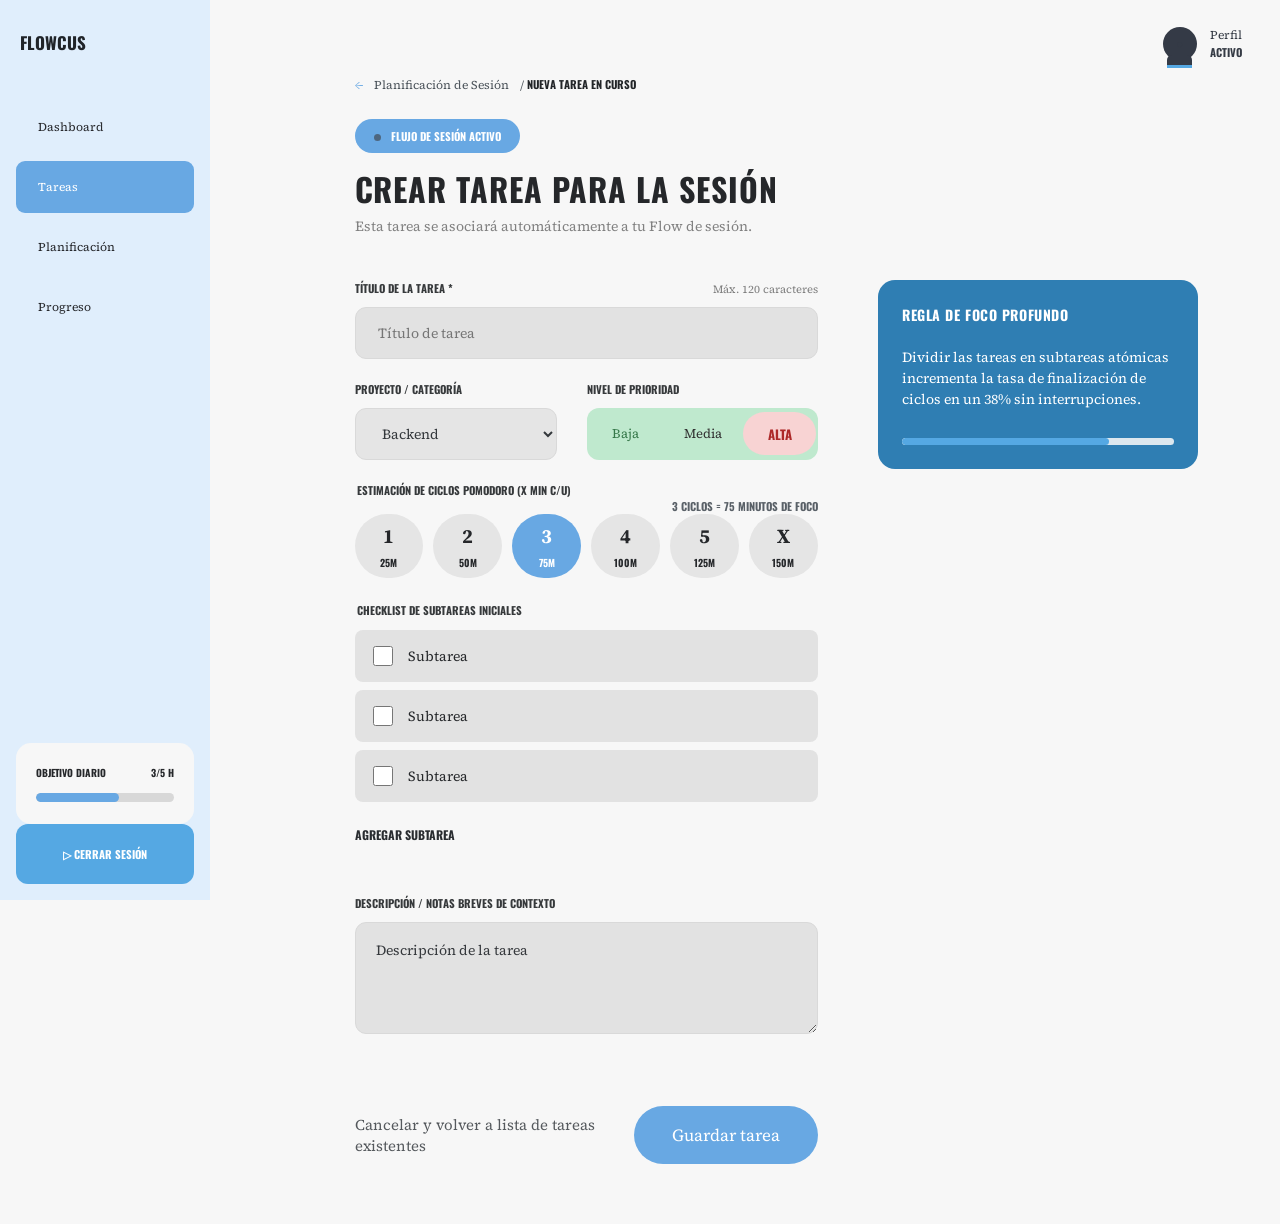
==== pages/crear-tarea.html @ 4513cf49 "Organiza el repositorio y agrega maquetación de Dashboard, Planificación y Detalle de sesión - Reest" ====
<!doctype html>
<html lang="es">
<head>
  <meta charset="utf-8">
  <meta name="viewport" content="width=device-width, initial-scale=1">
  <meta name="theme-color" content="#f6f6f6">
  <title>Crear tarea · Flowcus</title>
  <link rel="stylesheet" href="../assets/css/styles.css">
  <script src="../assets/js/script.js" defer></script>
</head>
<body class="app-page create-page">
  <section class="workspace">
    <aside class="sidebar">
      <a class="brand" href="tareas.html">FLOWCUS</a>
      <nav class="side-nav" aria-label="Navegación principal">
        <a href="dashboard.html">Dashboard</a>
        <a class="selected" href="tareas.html">Tareas</a>
        <a href="planificacion.html">Planificación</a>
        <a href="#">Progreso</a>
      </nav>
      <div class="daily-goal"><div><strong>OBJETIVO DIARIO</strong><strong>3/5 H</strong></div><span><i></i></span></div>
      <button class="logout-button" type="button" id="logout">▷ CERRAR SESIÓN</button>
    </aside>
    <main class="app-main">
      <section class="create-view">
        <div class="profile-status" aria-label="Perfil activo"><span class="profile-avatar" aria-hidden="true">●</span><span>Perfil<br><strong>ACTIVO</strong></span></div>
        <a class="back-link" href="tareas.html">← <span>Planificación de Sesión</span> / <b>NUEVA TAREA EN CURSO</b></a>
        <span class="session-badge"><i></i> FLUJO DE SESIÓN ACTIVO</span>
        <h1>CREAR TAREA PARA LA SESIÓN</h1>
        <p class="view-subtitle">Esta tarea se asociará automáticamente a tu Flow de sesión.</p>
        <div class="create-layout">
          <form id="task-form" class="task-form">
            <div class="task-title-row"><label class="form-label" for="task-title">TÍTULO DE LA TAREA *</label><span class="char-count" id="char-count">Máx. 120 caracteres</span></div>
            <input class="task-input" id="task-title" maxlength="120" placeholder="Título de tarea" required>
            <div class="category-priority">
              <div><label class="form-label" for="category">PROYECTO / CATEGORÍA</label><select class="task-input" id="category"><option>Backend</option><option>Frontend</option><option>Estudio</option><option>Personal</option></select></div>
              <div class="priority-field"><p class="form-label">NIVEL DE PRIORIDAD</p><div class="priority" role="radiogroup" aria-label="Nivel de prioridad">
                  <label class="priority-choice low"><input type="radio" name="priority" value="Baja"><span>Baja</span></label>
                  <label class="priority-choice medium"><input type="radio" name="priority" value="Media"><span>Media</span></label>
                  <label class="priority-choice high"><input type="radio" name="priority" value="Alta" checked><span>ALTA</span></label>
              </div></div>
            </div>
            <fieldset class="cycles"><legend class="form-label">ESTIMACIÓN DE CICLOS POMODORO (X MIN C/U)</legend><span class="cycle-summary" id="cycle-summary">3 CICLOS = 75 MINUTOS DE FOCO</span>
              <div class="cycle-options">
                <label class="cycle-choice"><input type="radio" name="cycles" value="1"><span>1<small>25M</small></span></label>
                <label class="cycle-choice"><input type="radio" name="cycles" value="2"><span>2<small>50M</small></span></label>
                <label class="cycle-choice"><input type="radio" name="cycles" value="3" checked><span>3<small>75M</small></span></label>
                <label class="cycle-choice"><input type="radio" name="cycles" value="4"><span>4<small>100M</small></span></label>
                <label class="cycle-choice"><input type="radio" name="cycles" value="5"><span>5<small>125M</small></span></label>
                <label class="cycle-choice"><input type="radio" name="cycles" value="6"><span>X<small>150M</small></span></label>
              </div>
            </fieldset>
            <fieldset class="subtasks"><legend class="form-label">CHECKLIST DE SUBTAREAS INICIALES</legend>
              <label><input type="checkbox"><span contenteditable="true">Subtarea</span></label>
              <label><input type="checkbox"><span contenteditable="true">Subtarea</span></label>
              <label><input type="checkbox"><span contenteditable="true">Subtarea</span></label>
            </fieldset>
            <button class="add-subtask" type="button" id="add-subtask">AGREGAR SUBTAREA</button>
            <div class="description-field">
              <label class="form-label" for="task-description">DESCRIPCIÓN / NOTAS BREVES DE CONTEXTO</label>
              <textarea class="task-input task-description" id="task-description" placeholder="Descripción de la tarea"></textarea>
            </div>
            <div class="form-actions">
              <a class="cancel-task" href="tareas.html">Cancelar y volver a lista de tareas existentes</a>
              <button class="save-task" type="submit">Guardar tarea</button>
            </div>
          </form>
          <aside class="focus-rule">
            <h2>REGLA DE FOCO PROFUNDO</h2>
            <p>Dividir las tareas en subtareas atómicas incrementa la tasa de finalización de ciclos en un <strong>38%</strong> sin interrupciones.</p>
            <div class="focus-progress"><span></span></div>
          </aside>
        </div>
      </section>
    </main>
  </section>
</body>
</html>
---- assets/css/styles.css ----
@import url('https://fonts.googleapis.com/css2?family=Oswald:wght@400;500;600;700&family=Source+Serif+4:wght@400;600;700&display=swap');

:root {
  color-scheme: light;
  --ink: #25272a;
  --muted: #909294;
  --line: #dedfe0;
  --blue: #55a8e3;
  --paper: #f6f6f6;
}

* { box-sizing: border-box; }

body {
  margin: 0;
  min-height: 100vh;
  background: var(--paper);
  color: var(--ink);
  font-family: 'Source Serif 4', Georgia, serif;
  font-weight: 400;
}

.signup {
  width: min(76.4%, 1504px);
  margin: 0 auto;
  padding-top: clamp(100px, 10.2vw, 198px);
  padding-bottom: 72px;
}

.intro h1 {
  margin: 0 0 8px;
  font-family: 'Oswald', 'Arial Narrow', sans-serif;
  font-size: 38px;
  line-height: 1.1;
  font-weight: 700;
  letter-spacing: .02em;
}

.intro p {
  margin: 0;
  color: #929395;
  font-size: 18px;
  line-height: 1.5;
}

.signup-form { margin-top: 66px; }

.field {
  display: flex;
  align-items: center;
  width: 100%;
  height: 70px;
  margin-bottom: 55px;
  padding: 0 18px;
  border: 1.5px solid var(--line);
  border-radius: 13px;
  color: var(--muted);
  transition: border-color .18s, box-shadow .18s;
}

.field:focus-within {
  border-color: var(--blue);
  box-shadow: 0 0 0 3px rgb(85 168 227 / 13%);
}

.field-icon {
  width: 22px;
  height: 22px;
  flex: 0 0 22px;
  margin-right: 22px;
  fill: none;
  stroke: currentColor;
  stroke-width: 2;
  stroke-linecap: round;
  stroke-linejoin: round;
}

.lock-icon { fill: currentColor; stroke: currentColor; }
.lock-icon path { fill: none; }

.field input {
  min-width: 0;
  width: 100%;
  height: 100%;
  padding: 0;
  border: 0;
  outline: 0;
  background: transparent;
  color: var(--ink);
  font: 400 19px 'Source Serif 4', Georgia, serif;
}

.field input::placeholder { color: var(--ink); opacity: 1; }
.password-group .field { margin-bottom: 9px; }

.toggle-password {
  display: grid;
  place-items: center;
  flex: 0 0 28px;
  width: 28px;
  height: 36px;
  margin-left: 12px;
  padding: 0;
  border: 0;
  background: transparent;
  color: var(--muted);
  cursor: pointer;
}

.toggle-password svg { width: 24px; height: 24px; fill: none; stroke: currentColor; stroke-width: 2; }
.hint { margin: 0; color: #929395; font-size: 14px; line-height: 1.45; }

.terms {
  display: flex;
  align-items: flex-start;
  gap: 3px;
  margin-top: 30px;
  color: #929395;
  font-size: 14px;
  line-height: 1.5;
  cursor: pointer;
}

.terms input {
  width: 22px;
  height: 22px;
  flex: 0 0 22px;
  margin: 0;
  accent-color: #25272a;
  cursor: pointer;
}

.terms a, .login-prompt a { color: #303438; text-underline-offset: 2px; }
.terms .muted-link { color: #929395; }

.form-message {
  min-height: 18px;
  margin: 10px 0 0;
  color: #a43d39;
  font: 12px 'Source Serif 4', Georgia, serif;
}

.submit-button {
  display: flex;
  align-items: center;
  justify-content: center;
  gap: 12px;
  width: 100%;
  height: 80px;
  margin-top: 150px;
  border: 0;
  border-radius: 44px;
  background: var(--blue);
  color: #f8f8f8;
  font: 700 17px 'Oswald', 'Arial Narrow', sans-serif;
  letter-spacing: .04em;
  cursor: pointer;
  transition: background .18s, transform .18s;
}

.submit-button:hover { background: #3997d8; }
.submit-button:active { transform: scale(.995); }
.submit-button:focus-visible, .toggle-password:focus-visible, a:focus-visible { outline: 3px solid #2b7fb9; outline-offset: 3px; }

.login-prompt {
  margin: 30px 0 0;
  color: #929395;
  text-align: center;
  font-size: 14px;
}

.login-prompt a {
  margin-left: 4px;
  font-family: 'Oswald', 'Arial Narrow', sans-serif;
  font-size: 16px;
  font-weight: 700;
}

@media (max-width: 700px) {
  .signup { width: auto; margin: 0 24px; padding-top: 72px; }
  .intro h1 { font-size: 32px; }
  .intro p { font-size: 14px; }
  .signup-form { margin-top: 42px; }
  .field { height: 60px; margin-bottom: 25px; padding: 0 14px; border-radius: 11px; }
  .field-icon { margin-right: 14px; }
  .field input { font-size: 14px; }
  .hint, .terms, .login-prompt { font-size: 11px; }
  .terms { margin-top: 22px; }
  .terms input { width: 19px; height: 19px; flex-basis: 19px; }
  .submit-button { height: 62px; margin-top: 78px; }
  .login-prompt a { font-size: 14px; }
}

/* Registro: medidas y tipografías tomadas del CSS de Figma. */
.signup {
  position: relative;
  width: min(calc(100% - 48px), 1026px);
  margin: 99px auto 0;
  padding: 24px 24px 32px;
}
.intro h1 {
  margin: 0;
  font: 700 22px/32px 'Oswald', 'Arial Narrow', sans-serif;
  letter-spacing: .04em;
  text-transform: uppercase;
}
.intro p { color: #818181; font-size: 12px; line-height: 20px; }
.signup-form { display: flex; flex-direction: column; gap: 16px; margin-top: 24px; }
.field {
  display: flex;
  flex-direction: column;
  align-items: stretch;
  height: 65px;
  gap: 4px;
  margin: 0;
  padding: 0;
  border: 0;
  color: #818181;
}
.field-label { height: 16px; color: var(--paper); font: 700 10px/16px 'Oswald', sans-serif; letter-spacing: .05em; }
.field-control {
  position: relative;
  display: flex;
  align-items: center;
  width: 100%;
  height: 45px;
  padding: 0 16px 0 40px;
  border: 1px solid #dbdbdb;
  border-radius: 8px;
  background: var(--paper);
}
.field-control:focus-within { border-color: var(--blue); box-shadow: 0 0 0 3px rgb(85 168 227 / 13%); }
.field-icon { width: 14px; height: 14px; flex-basis: 14px; margin: 0 14px 0 -28px; }
.field-control input { min-width: 0; width: 100%; height: 100%; padding: 0; border: 0; outline: 0; background: transparent; color: #1c1c1c; font: 400 12px 'Source Serif 4', Georgia, serif; }
.field-control input::placeholder { color: #1c1c1c; opacity: 1; }
.password-group { height: 90px; }
.password-group .field { height: 69px; }
.password-group .field-control { height: 49px; padding-right: 38px; }
.toggle-password { position: absolute; right: 4px; top: 50%; width: 28px; height: 32px; margin: 0; transform: translateY(-50%); }
.toggle-password svg { width: 16px; height: 13px; }
.hint { margin: 4px 0 0; color: #818181; font-size: 9px; line-height: 16px; }
.terms { align-items: flex-start; gap: 2px; height: 37px; margin: 0; padding-top: 4px; color: #818181; font-size: 10px; line-height: 16px; }
.terms input { width: 16px; height: 16px; flex-basis: 16px; border-radius: 2px; }
.form-message { min-height: 0; margin: 0; font-size: 10px; }
.form-message:empty { display: none; }
.submit-button { height: 52px; margin-top: 16px; border-radius: 26px; font: 700 12px 'Oswald', sans-serif; letter-spacing: .05em; }
.login-prompt { margin: 4px 0 0; font-size: 10px; }
.login-prompt a { font: 700 10px 'Oswald', sans-serif; }
.workspace, .app-main { font-family: 'Source Serif 4', Georgia, serif; }
.brand, .tasks-view h1, .create-view h1, .daily-goal div, .filters button.active, .board-labels, .empty-task strong, .tip, .session-badge, .back-link b, .form-label, .cycle-choice small, .save-task { font-family: 'Oswald', 'Arial Narrow', sans-serif; }

@media (max-width: 700px) {
  .signup { width: auto; margin: 50px 24px 0; padding: 12px 0 32px; }
  .intro h1 { font-size: 22px; }
  .intro p { font-size: 12px; }
  .signup-form { margin-top: 24px; }
  .field { height: 65px; margin: 0; padding: 0; border: 0; border-radius: 0; }
  .password-group .field { height: 69px; }
  .field-control { height: 45px; }
  .password-group .field-control { height: 49px; }
  .terms { margin: 0; }
  .submit-button { height: 52px; margin-top: 16px; }
}

/* Flowcus workspace screens from the Figma prototype */
[hidden] { display: none !important; }
.workspace { min-height: 100vh; background: #f7f7f7; font-family: 'Source Serif 4', Georgia, serif; }
.sidebar { position: fixed; inset: 0 auto 0 0; display: flex; flex-direction: column; width: 235px; padding: 30px 12px 16px; background: #e0eefc; }
.brand { margin: 0 0 28px; padding: 0 2px; color: #202429; text-decoration: none; font: 700 20px 'Oswald', sans-serif; }
.side-nav { display: grid; gap: 8px; }
.side-nav a { padding: 14px 16px; border-radius: 9px; color: #27292d; text-decoration: none; font-size: 15px; }
.side-nav a.selected { background: #68a8e3; color: white; }
.daily-goal { margin-top: auto; padding: 17px 15px; border-radius: 12px; background: #f7f7f7; }
.daily-goal div { display: flex; justify-content: space-between; gap: 10px; margin-bottom: 13px; font: 700 11px 'Oswald', sans-serif; }
.daily-goal > span { display: block; height: 7px; overflow: hidden; border-radius: 9px; background: #d8d8d8; }
.daily-goal i { display: block; width: 60%; height: 100%; border-radius: inherit; background: #68a8e3; }
.app-main { min-height: 100vh; margin-left: 235px; padding: 86px 5.2vw 60px; }
.tasks-view, .create-view { width: min(100%, 950px); margin: 0 auto; }
.tasks-view h1, .create-view h1 { margin: 0; font: 700 38px/1.1 'Oswald', sans-serif; letter-spacing: .03em; }
.filters { display: flex; align-items: center; gap: 28px; margin: 46px 0 38px; }
.filters button { padding: 10px 0; border: 0; background: none; color: #56595d; font: 400 15px 'Source Serif 4', Georgia, serif; cursor: pointer; }
.filters button.active { padding: 11px 21px; border-radius: 28px; background: #68a8e3; color: white; font: 700 13px 'Oswald', sans-serif; }
.filters small { margin-left: 6px; font: inherit; }
.board-labels { display: flex; justify-content: space-between; gap: 20px; margin: 0 0 21px; padding: 0 5px; color: #484b4e; font: 700 12px 'Oswald', sans-serif; }
.empty-task { display: flex; flex-direction: column; gap: 10px; width: 100%; min-height: 116px; padding: 24px 20px; border: 0; border-left: 5px solid #68a8e3; background: #fff; color: #323538; text-align: left; cursor: pointer; }
.empty-task strong { font: 700 17px 'Oswald', sans-serif; }
.empty-task span { max-width: 580px; font-size: 15px; line-height: 1.5; }
.tip { margin: 38px 20px; color: #47494c; text-align: center; font: 700 12px/1.4 'Oswald', sans-serif; }
.back-link { display: inline-block; margin-bottom: 24px; color: #4d555c; text-decoration: none; font-size: 13px; }
.back-link:first-letter { color: #68a8e3; }
.back-link span { margin: 0 8px; }
.back-link b { color: #222528; font: 700 12px 'Oswald', sans-serif; }
.session-badge { display: table; margin-bottom: 17px; padding: 8px 17px; border-radius: 22px; background: #68a8e3; color: white; font: 700 12px 'Oswald', sans-serif; }
.session-badge i { display: inline-block; width: 7px; height: 7px; margin-right: 7px; border-radius: 50%; background: #4d667f; }
.create-view h1 { font-size: 36px; }
.view-subtitle { margin: 7px 0 34px; color: #55595d; font-size: 15px; }
.task-form { max-width: 700px; }
.form-label { display: block; margin: 0 0 11px; color: #36393b; font: 700 13px 'Oswald', sans-serif; }
.task-input { display: block; width: 100%; height: 48px; margin: 0 0 26px; padding: 0 16px; border: 1px solid #dedfe0; border-radius: 9px; background: #e5e5e5; color: #34383c; font: 400 15px 'Source Serif 4', Georgia, serif; }
select.task-input { background-color: #e5e5e5; }
.cycles, .subtasks { margin: 0 0 25px; padding: 0; border: 0; }
.cycles legend, .subtasks legend { margin-bottom: 13px; }
.cycles { display: flex; flex-wrap: wrap; gap: 12px; }
.cycles legend { width: 100%; }
.cycle-choice { position: relative; cursor: pointer; }
.cycle-choice input { position: absolute; opacity: 0; }
.cycle-choice span { display: flex; flex-direction: column; align-items: center; justify-content: center; width: 84px; height: 68px; border-radius: 40px; background: #e5e5e5; font-size: 18px; }
.cycle-choice small { margin-top: 3px; font: 700 10px 'Oswald', sans-serif; }
.cycle-choice input:checked + span { background: #68a8e3; color: #fff; }
.cycle-choice input:focus-visible + span { outline: 3px solid #277bb8; outline-offset: 2px; }
.subtasks > label { display: flex; align-items: center; gap: 12px; min-height: 50px; margin-bottom: 8px; padding: 0 13px; background: #e5e5e5; }
.subtasks input { width: 19px; height: 19px; accent-color: #68a8e3; }
.subtasks span { min-width: 150px; padding: 8px 0; outline: 0; font-size: 14px; }
.save-task { display: block; width: 100%; height: 58px; margin-top: 28px; border: 0; border-radius: 32px; background: #68a8e3; color: white; font: 700 16px 'Oswald', sans-serif; cursor: pointer; }
.save-task span { margin-left: 9px; }
@media (max-width: 700px) {
  .sidebar { position: relative; width: 100%; height: auto; padding: 14px 16px; }
  .brand { margin: 0 0 12px; }
  .side-nav { display: flex; gap: 3px; overflow-x: auto; }
  .side-nav a { padding: 10px 12px; white-space: nowrap; font-size: 13px; }
  .daily-goal { display: none; }
  .app-main { margin: 0; padding: 42px 22px; }
  .tasks-view h1, .create-view h1 { font-size: 30px; }
  .filters { gap: 15px; margin: 30px 0; }
  .filters button { font-size: 13px; }
  .filters button.active { padding: 10px 14px; }
  .board-labels { font-size: 10px; }
  .empty-task span { font-size: 13px; }
  .create-view h1 { font-size: 28px; }
  .view-subtitle { font-size: 13px; }
}

/* Detalles añadidos de la tercera vista del prototipo */
.sidebar { width: min(20vw, 395px); padding: 40px 16px 16px; }
.brand { margin: 0 0 46px; padding-left: 4px; font-size: 25px; }
.side-nav { gap: 8px; }
.side-nav a { min-height: 66px; display: flex; align-items: center; padding-left: 22px; font-size: 18px; }
.daily-goal { padding: 22px 20px; border-radius: 15px; }
.daily-goal div { font-size: 13px; }
.daily-goal > span { height: 9px; }
.logout-button { height: 60px; margin-top: 0; border: 0; border-radius: 12px; background: #55a8e3; color: #fff; font: 700 14px 'Oswald', sans-serif; cursor: pointer; }
.app-main { position: relative; margin-left: min(20vw, 395px); padding: 7vh 4.7vw 60px; }
.create-view { width: 100%; max-width: 1500px; margin: 0; }
.create-view > .back-link { margin-bottom: 26px; font-size: 15px; }
.create-view > .session-badge { margin-bottom: 18px; padding: 9px 19px; font-size: 14px; }
.create-view > h1 { font-size: 44px; }
.view-subtitle { margin: 8px 0 44px; color: #818181; font-size: 18px; }
.profile-status { position: absolute; top: 26px; right: 3vw; display: flex; align-items: center; gap: 13px; color: #353b45; font-size: 15px; line-height: 1.5; }
.profile-status strong { font: 700 14px 'Oswald', sans-serif; }
.profile-avatar { display: grid; place-items: center; width: 34px; height: 34px; border-radius: 50%; background: #343a46; color: #343a46; position: relative; }
.profile-avatar::after { content: ''; position: absolute; width: 25px; height: 13px; top: 28px; border-radius: 5px 5px 0 0; background: #343a46; box-shadow: inset 0 -3px #55a8e3; }
.create-layout { display: grid; grid-template-columns: minmax(0, 1.55fr) minmax(280px, .82fr); align-items: start; gap: clamp(34px, 5vw, 96px); }
.task-form { max-width: none; }
.task-title-row { display: flex; justify-content: space-between; align-items: baseline; }
.char-count { color: #818181; font-size: 14px; }
.char-count b { font-weight: 400; }
.task-input { height: 68px; margin: 0 0 34px; padding: 0 22px; border: 1px solid #d9d9d9; border-radius: 11px; background: #e2e2e2; font-size: 18px; }
.category-priority { display: grid; grid-template-columns: 1fr 1fr; gap: 30px; }
.category-priority > div { min-width: 0; }
.category-priority .task-input { margin-bottom: 34px; }
.priority { display: flex; align-items: stretch; height: 68px; margin: 0 0 34px; padding: 0; overflow: hidden; border: 0; border-radius: 12px; background: #bfe9ce; }
.priority legend { position: absolute; margin-top: -28px; }
.priority-choice { position: relative; display: grid; place-items: center; flex: 1; cursor: pointer; }
.priority-choice input { position: absolute; opacity: 0; }
.priority-choice span { display: grid; place-items: center; width: 100%; height: 100%; color: #36784a; font-size: 15px; }
.priority-choice.medium span { color: #333; }
.priority-choice.high span { color: #ad2929; font: 700 15px 'Oswald', sans-serif; }
.priority-choice input:checked + span { width: 94%; height: 82%; border-radius: 30px; background: #fff8d9; }
.priority-choice.high input:checked + span { background: #f8d3d3; }
.priority-choice.low input:checked + span { background: #a8dfb9; }
.priority-choice input:focus-visible + span { outline: 2px solid #367fb8; outline-offset: -3px; }
.cycles { gap: 12px; margin: 0 0 40px; }
.cycles legend { margin-bottom: 16px; }
.cycle-summary { margin: -29px 0 9px auto; color: #596067; font: 700 14px 'Oswald', sans-serif; }
.cycle-choice span { width: clamp(72px, 6.3vw, 130px); height: 100px; border-radius: 55px; font-size: 27px; font-weight: 700; }
.cycle-choice small { margin-top: 5px; font-size: 14px; }
.subtasks { margin-bottom: 0; }
.subtasks legend { margin-bottom: 20px; }
.subtasks > label { min-height: 68px; gap: 18px; margin-bottom: 10px; padding: 0 18px; background: #e2e2e2; }
.subtasks input { width: 26px; height: 26px; }
.subtasks span { font-size: 18px; }
.add-subtask { margin: 6px 0 10px; padding: 8px 0; border: 0; background: none; color: #292c30; font: 700 14px 'Oswald', sans-serif; cursor: pointer; }
.save-task { height: 68px; margin-top: 12px; border-radius: 35px; font-size: 18px; }
.focus-rule { margin-top: -48px; padding: 30px; border-radius: 17px; background: #2f7eb3; color: #fff; }
.focus-rule h2 { margin: 0 0 22px; font: 700 18px 'Oswald', sans-serif; letter-spacing: .04em; }
.focus-rule p { margin: 0 0 28px; font-size: 19px; line-height: 1.55; }
.focus-rule p strong { font-weight: 400; }
.focus-progress { height: 7px; border-radius: 8px; background: #dce7ee; overflow: hidden; }
.focus-progress span { display: block; width: 76%; height: 100%; border-radius: inherit; background: #55a8e3; }

@media (max-width: 1000px) {
  .create-layout { grid-template-columns: 1fr; }
  .focus-rule { margin: 0; }
}
@media (max-width: 700px) {
  .sidebar { width: 100%; padding: 14px 16px; }
  .brand { margin: 0 0 12px; font-size: 20px; }
  .side-nav a { min-height: 0; }
  .logout-button, .daily-goal { display: none; }
  .app-main { margin: 0; padding: 42px 22px; }
  .profile-status { top: 8px; right: 22px; font-size: 12px; }
  .create-view > h1 { font-size: 28px; }
  .view-subtitle { margin-bottom: 30px; font-size: 13px; }
  .create-layout { gap: 28px; }
  .task-title-row { gap: 12px; }
  .char-count { font-size: 11px; white-space: nowrap; }
  .task-input { height: 52px; margin-bottom: 26px; font-size: 15px; }
  .category-priority { grid-template-columns: 1fr; gap: 4px; }
  .priority { height: 54px; margin: 0 0 28px; }
  .priority legend { margin-top: -25px; }
  .cycle-summary { width: 100%; margin: 0 0 8px; }
  .cycle-choice span { width: 72px; height: 72px; font-size: 20px; }
  .subtasks > label { min-height: 54px; }
  .subtasks span { font-size: 14px; }
  .focus-rule { padding: 22px; }
  .focus-rule p { font-size: 15px; }
}

/* Segunda vista: Gestión de tareas */
.app-main { padding: 10.8vh 2.5vw 60px; }
.tasks-view { position: relative; width: 100%; max-width: none; margin: 0; }
.tasks-header { display: flex; align-items: center; min-height: 58px; }
.tasks-view h1 { font-size: 48px; line-height: 1.1; }
.tasks-top-actions { display: flex; align-items: center; gap: 48px; }
.top-create { min-width: 118px; height: 58px; padding: 0 24px; border: 0; border-radius: 32px; background: #55a8e3; color: #f6f6f6; font: 400 18px 'Source Serif 4', Georgia, serif; cursor: pointer; }
.top-create { display: grid; place-items: center; text-decoration: none; }
.tasks-top-actions .profile-status { position: static; font-size: 16px; }
.task-stats { display: flex; align-items: center; gap: 24px; min-height: 70px; color: #676a6d; }
.task-stats > span { display: flex; align-items: center; gap: 12px; font-size: 16px; }
.task-stats > span:first-child b { color: #303438; font: 700 16px 'Oswald', sans-serif; letter-spacing: .04em; }
.task-stats > span:first-child i { width: 12px; height: 12px; border-radius: 50%; background: #55a8e3; }
.task-stats > em { height: 30px; border-left: 1px solid #d4d4d4; }
.task-stats .cycle-stat { font-size: 15px; }
.create-task-button { height: 70px; margin-left: 20px; padding: 0 32px; border: 0; border-radius: 12px; background: #55a8e3; color: #f6f6f6; font: 700 18px 'Oswald', sans-serif; letter-spacing: .04em; cursor: pointer; }
.create-task-button { display: grid; place-items: center; text-decoration: none; }
.task-controls { display: flex; align-items: center; justify-content: space-between; gap: 28px; margin-top: 64px; }
.filters { flex: 0 1 auto; gap: 22px; margin: 0; white-space: nowrap; }
.filters button { font-size: 18px; }
.filters button.active { padding: 17px 27px; font-size: 16px; }
.filters button.priority-filter { margin-left: 14px; }
.search-tools { display: flex; align-items: center; gap: 20px; }
.search-tools input { width: clamp(230px, 20vw, 385px); height: 66px; padding: 0 28px; border: 0; border-radius: 12px; outline-color: #55a8e3; background: #dedede; color: #34383c; font: 400 18px 'Source Serif 4', Georgia, serif; }
.search-tools input::placeholder { color: #868686; }
.filter-icon { border: 0; background: none; color: #55a8e3; font-size: 28px; cursor: pointer; transform: rotate(90deg); }
.board-labels { width: min(590px, 100%); justify-content: space-between; margin: 60px 0 24px 6px; padding: 0; color: #4c4f52; font-size: 15px; }
.empty-task { position: relative; width: min(590px, 100%); min-height: 190px; padding: 22px 25px; border: 1px solid #ededed; border-left: 6px solid #55a8e3; border-radius: 0 8px 8px 0; background: #f8f8f8; }
.empty-task strong { font-size: 20px; }
.empty-task span { max-width: 470px; font-size: 20px; line-height: 1.6; }
.card-menu { position: absolute; top: 14px; right: 18px; color: #55a8e3; font: 700 24px Arial, sans-serif; }
.tip { width: min(590px, 100%); margin: 42px 0; color: #55595d; font-size: 16px; line-height: 1.5; }
.empty-task.has-task { background: #fff; }
@media (max-width: 1000px) {
  .task-controls { align-items: flex-start; flex-direction: column; margin-top: 38px; }
  .task-stats { position: static; height: auto; margin: 22px 0; flex-wrap: wrap; justify-content: flex-start; }
  .tasks-header { min-height: 0; }
  .tasks-top-actions { top: -100px; gap: 20px; }
  .board-labels { margin-top: 38px; }
}
@media (max-width: 700px) {
  .app-main { padding: 42px 22px; }
  .tasks-view h1 { font-size: 30px; }
  .tasks-top-actions { position: static; margin-left: auto; }
  .tasks-top-actions .profile-status { display: none; }
  .top-create { min-width: 76px; height: 42px; padding: 0 12px; font-size: 14px; }
  .task-stats { gap: 12px; }
  .task-stats > span:first-child b { font-size: 12px; }
  .create-task-button { height: 48px; margin-left: 0; padding: 0 16px; font-size: 13px; }
  .filters { flex-wrap: wrap; gap: 8px; white-space: normal; }
  .filters button { font-size: 13px; }
  .filters button.active { padding: 11px 14px; font-size: 12px; }
  .filters button.priority-filter { margin-left: 0; }
  .search-tools { width: 100%; }
  .search-tools input { width: 100%; height: 50px; font-size: 14px; }
  .board-labels { font-size: 10px; }
  .empty-task { min-height: 145px; }
  .empty-task strong { font-size: 15px; }
  .empty-task span { font-size: 14px; }
  .tip { font-size: 11px; }
}

/* Ajustes de precisión comparados con la referencia de la vista Crear tarea */
.create-layout { width: min(100%, 1366px); grid-template-columns: minmax(0, 813fr) minmax(320px, 456fr); gap: clamp(38px, 4.7vw, 96px); }
.category-priority { grid-template-columns: .88fr 1fr; }
.cycles { display: grid; grid-template-columns: repeat(6, minmax(0, 1fr)); align-items: center; gap: 12px; }
.cycles legend { grid-column: 1 / 4; grid-row: 1; width: auto; margin: 0 0 14px; }
.cycle-summary { grid-column: 4 / 7; grid-row: 1; justify-self: end; width: auto; margin: 0 0 14px; text-align: right; white-space: nowrap; }
.cycle-choice { min-width: 0; }
.cycle-choice span { width: 100%; }
.focus-rule { margin-top: -30px; }
.char-count { font-size: 14px; }
@media (max-width: 1000px) {
  .create-layout { width: 100%; grid-template-columns: 1fr; gap: 28px; }
  .focus-rule { margin-top: 0; }
}
@media (max-width: 700px) {
  .cycles { grid-template-columns: repeat(3, minmax(0, 1fr)); }
  .cycles legend { grid-column: 1 / 3; }
  .cycle-summary { grid-column: 3 / 4; white-space: normal; font-size: 10px; }
}

/* Dimensiones de escritorio para la segunda pantalla de la referencia */
.sidebar { width: min(16.4vw, 319px); padding-top: 30px; }
.app-main { margin-left: min(16.4vw, 319px); }
.task-page .app-main { padding: 9.5vh 6.4vw 60px 11.3vw; }
.create-page .app-main { padding: 10.8vh 2.4vw 60px 11.3vw; }
.task-page .tasks-view h1 { font-size: 50px; }
.task-page .task-controls { margin-top: 154px; }
.task-page .board-labels { width: 100%; margin-top: 43px; margin-bottom: 14px; }
.task-page .empty-task { width: 100%; max-width: none; min-height: 168px; }
.task-page .empty-task span { font-size: 21px; }
.task-page .tip { margin-top: 27px; }
@media (max-width: 1000px) {
  .task-page .app-main { padding: 9.5vh 22px 42px; }
  .task-page .task-controls { margin-top: 44px; }
  .task-page .board-labels { margin-top: 38px; margin-bottom: 20px; }
  .task-page .empty-task { width: min(590px, 100%); }
  .create-page .app-main { padding: 42px 22px; }
}
@media (max-width: 700px) {
  .sidebar { width: 100%; padding: 14px 16px; }
  .app-main, .task-page .app-main, .create-page .app-main { margin-left: 0; padding: 42px 22px; }
  .task-page .task-controls { margin-top: 38px; }
}

/* Cabecera de tareas en flujo normal para evitar elementos superpuestos. */
.task-page .app-main { padding: 24px 6.4vw 60px 11.3vw; }
.task-page .tasks-top-actions {
  position: static;
  display: flex;
  align-items: center;
  justify-content: flex-end;
  min-height: 58px;
  gap: 42px;
}
.task-page .tasks-top-actions .profile-status { position: static; }
.task-page .tasks-header {
  display: grid;
  grid-template-columns: minmax(0, 1fr) auto;
  align-items: center;
  gap: 24px;
  min-height: 70px;
  margin-top: 46px;
}
.task-page .tasks-view h1 {
  min-width: 0;
  font: 700 clamp(34px, 2.45vw, 50px)/1.12 'Oswald', 'Arial Narrow', sans-serif;
  letter-spacing: .03em;
}
.task-page .task-stats {
  position: static;
  display: flex;
  align-items: center;
  justify-content: flex-end;
  flex-wrap: wrap;
  gap: 14px 18px;
  min-width: 0;
  width: auto;
  height: auto;
  white-space: normal;
}
.task-page .task-stats > span { white-space: nowrap; }
.task-page .create-task-button { height: 66px; margin: 0 0 0 8px; padding: 0 22px; font-size: 17px; white-space: nowrap; }
.task-page .task-controls { margin-top: 70px; }
.task-page .board-labels { margin-top: 54px; }
@media (max-width: 1800px) {
  .task-page .tasks-header { grid-template-columns: 1fr; gap: 22px; }
  .task-page .task-stats { justify-content: flex-start; }
  .task-page .task-controls { flex-wrap: wrap; gap: 24px; margin-top: 54px; }
}
@media (max-width: 700px) {
  .task-page .app-main { margin-left: 0; padding: 24px 22px 42px; }
  .task-page .tasks-top-actions { min-height: 42px; gap: 16px; }
  .task-page .tasks-header { margin-top: 30px; }
  .task-page .task-stats { gap: 12px; }
  .task-page .create-task-button { height: 48px; margin: 0; padding: 0 16px; font-size: 13px; }
  .task-page .task-controls { margin-top: 38px; }
  .task-page .board-labels { margin-top: 34px; }
}

/* Escala tipográfica de las vistas 2 y 3. */
.app-page .brand { font-size: 18px; }
.app-page .side-nav a { font-size: 13px; }
.app-page .daily-goal div { font-size: 10px; }
.app-page .logout-button { font-size: 11px; }
.app-page .profile-status { font-size: 12px; }
.app-page .profile-status strong { font-size: 11px; }
.task-page .tasks-view h1 { font: 700 clamp(28px, 1.8vw, 36px)/1.15 'Oswald', 'Arial Narrow', sans-serif; }
.task-page .top-create { font-size: 14px; }
.task-page .task-stats > span,
.task-page .task-stats .cycle-stat { font-size: 12px; }
.task-page .task-stats > span:first-child b { font-size: 12px; }
.task-page .create-task-button { font-size: 13px; }
.task-page .filters button { font-size: 13px; }
.task-page .filters button.active { font-size: 12px; }
.task-page .search-tools input { font-size: 14px; }
.task-page .board-labels { font-size: 11px; }
.task-page .empty-task strong { font-size: 15px; }
.task-page .empty-task span { font-size: 15px; }
.task-page .tip { font-size: 11px; }
.create-page .back-link { font-size: 12px; }
.create-page .back-link b { font-size: 11px; }
.create-page .session-badge { font-size: 11px; }
.create-page .create-view > h1 { font: 700 32px/1.15 'Oswald', 'Arial Narrow', sans-serif; letter-spacing: .03em; }
.create-page .view-subtitle { font-size: 14px; }
.create-page .form-label { font-size: 11px; }
.create-page .char-count { font-size: 11px; }
.create-page .task-input { font-size: 14px; }
.create-page .priority-choice span,
.create-page .priority-choice.high span { font-size: 13px; }
.create-page .priority-field { min-width: 0; }
.create-page .priority-field > .form-label { margin: 0 0 11px; }
.create-page .priority { width: 100%; }
.create-page .cycles { position: relative; display: block; margin-bottom: 32px; padding: 0; border: 0; }
.create-page .cycles legend { display: block; width: auto; margin: 0; }
.create-page .cycle-summary { position: absolute; top: 0; right: 0; margin: 0; font-size: 11px; white-space: nowrap; }
.create-page .cycle-options { display: grid; grid-template-columns: repeat(6, minmax(0, 1fr)); gap: 10px; margin-top: 16px; }
.create-page .cycle-choice span { width: 100%; height: 78px; font-size: 20px; }
.create-page .cycle-choice small { font-size: 10px; }
.create-page .subtasks span { font-size: 14px; }
.create-page .add-subtask { font-size: 12px; }
.create-page .save-task { font-size: 14px; }
.create-page .focus-rule { margin-top: 0; padding: 24px; }
.create-page .focus-rule h2 { font-size: 14px; }
.create-page .focus-rule p { font-size: 14px; line-height: 1.5; }
@media (max-width: 700px) {
  .create-page .create-view > h1 { font-size: 26px; }
  .create-page .cycle-summary { position: static; display: block; margin: 8px 0 0; white-space: normal; }
  .create-page .cycle-options { grid-template-columns: repeat(3, minmax(0, 1fr)); }
  .task-page .tasks-view h1 { font-size: 28px; }
}

/* Alineación y tamaño de la cabecera de Gestión de tareas. */
@media (min-width: 701px) {
  .task-page .tasks-header { margin-top: 20px; }
  .task-page .task-controls { margin-top: 55px; }
  .task-page .top-create { min-width: 90px; height: 44px; padding: 0 16px; }
  .task-page .profile-avatar { width: 28px; height: 28px; }
  .task-page .profile-avatar::after { width: 21px; height: 11px; top: 23px; }
  .task-page .create-task-button { height: 52px; padding: 0 32px; }
  .task-page .filters button.active { padding: 14px 21px; }
  .task-page .search-tools input { width: clamp(230px, 18vw, 355px); height: 52px; }
}
@media (min-width: 1101px) {
  .task-page .tasks-header { grid-template-columns: minmax(0, 1fr) auto; gap: 20px; }
  .task-page .task-stats { justify-content: flex-end; }
}
@media (min-width: 1400px) {
  .task-page .task-controls { flex-wrap: nowrap; }
}
.task-page .filter-icon { display: grid; place-items: center; width: 28px; height: 38px; padding: 0; transform: none; }
.task-page .filter-icon svg { width: 24px; height: 24px; fill: none; stroke: currentColor; stroke-width: 2; stroke-linecap: round; }

/* Escala compacta de la vista 2 sin alterar el ancho de la página. */
@media (min-width: 701px) {
  .task-page { width: auto; overflow-x: clip; }
  .task-page .sidebar { width: min(16.4vw, 319px); }
  .task-page .app-main { margin-left: min(16.4vw, 319px); padding: 24px 6vw 60px; }
  .task-page .tasks-view h1 { font-size: clamp(28px, 1.7vw, 34px); }
  .task-page .task-stats > span:first-child b,
  .task-page .task-stats .cycle-stat { font-size: 11px; }
  .task-page .create-task-button { height: 48px; font-size: 12px; }
  .task-page .filters button { font-size: 12px; }
  .task-page .filters button.active { padding: 12px 18px; font-size: 11px; }
  .task-page .search-tools input { height: 48px; font-size: 13px; }
  .task-page .empty-task { min-height: 152px; }
  .task-page .empty-task strong,
  .task-page .empty-task span { font-size: 14px; }
  .task-page .board-labels,
  .task-page .empty-task,
  .task-page .tip { width: min(100%, 590px); }
}

/* Tramo inferior del formulario de la tercera vista. */
.create-page .subtasks > label { border-radius: 10px; }
.create-page .add-subtask { margin: 8px 0 0; }
.create-page .description-field { margin-top: 44px; }
.create-page .task-description {
  display: block;
  min-height: 112px;
  height: 112px;
  margin: 0;
  padding: 18px 20px;
  resize: vertical;
  font-family: 'Source Serif 4', Georgia, serif;
  line-height: 1.4;
}
.create-page .task-description::placeholder { color: #35383c; opacity: 1; }
.create-page .form-actions {
  display: flex;
  align-items: center;
  justify-content: space-between;
  gap: 24px;
  margin-top: 72px;
}
.create-page .cancel-task {
  color: #55595d;
  font-size: 15px;
  text-decoration: none;
}
.create-page .cancel-task:hover { text-decoration: underline; }
.create-page .save-task {
  width: auto;
  min-width: 184px;
  height: 58px;
  margin: 0;
  padding: 0 28px;
  border-radius: 32px;
  font: 400 17px 'Source Serif 4', Georgia, serif;
  white-space: nowrap;
}
@media (max-width: 700px) {
  .create-page .description-field { margin-top: 30px; }
  .create-page .form-actions { align-items: stretch; flex-direction: column-reverse; margin-top: 38px; }
  .create-page .save-task { width: 100%; }
}

/* Campos y ciclos más bajos en la tercera vista. */
.create-page .task-input:not(.task-description) { height: 52px; margin-bottom: 22px; }
.create-page .priority { height: 52px; margin-bottom: 22px; }
.create-page .cycle-choice span { height: 64px; }
.create-page .cycles { margin-bottom: 24px; }
.create-page .subtasks legend { margin-bottom: 12px; }
.create-page .subtasks > label {
  min-height: 52px;
  gap: 12px;
  margin-bottom: 8px;
  padding: 0 14px;
  border-radius: 8px;
}
.create-page .subtasks input { width: 20px; height: 20px; }

/* Barra lateral idéntica en Gestión de tareas y Crear tarea. */
@media (min-width: 701px) {
  .app-page .sidebar { width: min(16.4vw, 319px); padding: 30px 16px 16px; }
  .app-page .brand { margin: 0 0 46px; padding-left: 4px; font-size: 17px; }
  .app-page .side-nav { gap: 8px; }
  .app-page .side-nav a { min-height: 52px; padding-left: 22px; font-size: 12px; }
  .app-page .daily-goal { padding: 22px 20px; }
  .app-page .logout-button { height: 60px; }
}

/* ==========================================================================
   Vistas nuevas: Dashboard, Planificación y Detalle de sesión
   ========================================================================== */

/* Shell compartido por las tres vistas (misma base que .task-page). */
.app-page .app-main { padding: 8vh 6.4vw 60px 11.3vw; }
.view-eyebrow { display: flex; align-items: center; gap: 8px; margin: 0 0 8px; color: #55a8e3; font: 700 12px 'Oswald', sans-serif; letter-spacing: .08em; text-transform: uppercase; }
.view-eyebrow::before { content: ''; width: 8px; height: 8px; border-radius: 50%; background: #55a8e3; }
.view-header { display: flex; align-items: flex-start; justify-content: space-between; gap: 24px; margin-bottom: 46px; }
.view-header h1 { margin: 0; font: 700 clamp(30px, 2.6vw, 44px)/1.12 'Oswald', 'Arial Narrow', sans-serif; letter-spacing: .03em; }
.view-header p { max-width: 620px; margin: 10px 0 0; color: #55595d; font-size: 16px; line-height: 1.5; }
.view-pill { display: table; flex: 0 0 auto; padding: 10px 18px; border-radius: 22px; background: #e5e5e5; color: #4c4f52; font: 700 12px 'Oswald', sans-serif; letter-spacing: .04em; white-space: nowrap; }

/* Tarjetas de estado / badges reutilizables ------------------------------ */
.tag { display: inline-flex; align-items: center; padding: 6px 13px; border-radius: 20px; font: 700 11px 'Oswald', sans-serif; letter-spacing: .03em; white-space: nowrap; }
.tag-info { background: #dcebf9; color: #2f7eb3; }
.tag-success { background: #d6f0dc; color: #2c7a41; }
.tag-warning { background: #fff3c4; color: #333; }
.tag-danger { background: #f8d3d3; color: #ad2929; }
.tag-neutral { background: #e5e5e5; color: #4c4f52; }
.tag-solid { background: #2f7eb3; color: #fff; }

/* --------------------------------------------------------------------
   Dashboard
   -------------------------------------------------------------------- */
.dashboard-view { width: 100%; max-width: 1500px; margin: 0; }
.stat-row { display: grid; grid-template-columns: repeat(3, minmax(0, 1fr)); gap: 22px; margin-bottom: 40px; }
.stat-card { padding: 24px 26px; border: 1px solid #ededed; border-radius: 14px; background: #fff; }
.stat-card h3 { margin: 0 0 14px; color: #6a6d70; font: 700 12px 'Oswald', sans-serif; letter-spacing: .05em; }
.stat-card .stat-value { display: flex; align-items: baseline; gap: 6px; font: 700 34px 'Oswald', sans-serif; }
.stat-card .stat-value small { color: #818181; font: 400 14px 'Source Serif 4', Georgia, serif; }
.stat-card .stat-meta { margin-top: 8px; color: #818181; font-size: 13px; }
.stat-card .stat-meta strong { color: #2c7a41; font-weight: 700; }

.dashboard-grid { display: grid; grid-template-columns: minmax(0, 1.7fr) minmax(260px, 1fr); gap: 28px; align-items: start; margin-bottom: 48px; }
.suggestion-card { display: flex; flex-wrap: wrap; align-items: center; justify-content: space-between; gap: 24px; padding: 30px 32px; border-radius: 16px; background: #2f7eb3; color: #fff; }
.suggestion-card .suggestion-copy { min-width: 240px; }
.suggestion-card .tag-solid { background: rgba(255,255,255,.18); color: #fff; margin-bottom: 14px; }
.suggestion-card h2 { margin: 0 0 8px; font: 700 22px 'Oswald', sans-serif; }
.suggestion-card p { margin: 0; color: #dce7ee; font-size: 15px; line-height: 1.5; }
.suggestion-card .suggestion-meta { display: flex; gap: 22px; margin-top: 16px; color: #cfe3f1; font-size: 13px; }
.suggestion-card .start-block { flex: 0 0 auto; height: 56px; padding: 0 28px; border: 0; border-radius: 30px; background: #fff; color: #2f7eb3; font: 700 15px 'Oswald', sans-serif; cursor: pointer; white-space: nowrap; text-decoration: none; display: grid; place-items: center; }

.performance-card { padding: 26px; border: 1px solid #ededed; border-radius: 16px; background: #fff; text-align: center; }
.performance-card .performance-head { display: flex; align-items: center; justify-content: space-between; margin-bottom: 18px; text-align: left; }
.performance-card .performance-head h3 { margin: 0; color: #303438; font: 700 14px 'Oswald', sans-serif; letter-spacing: .04em; }
.performance-ring { width: 132px; height: 132px; margin: 0 auto 14px; border-radius: 50%; display: grid; place-items: center; background: conic-gradient(#55a8e3 calc(var(--pct, 75) * 1%), #e5e5e5 0); }
.performance-ring::before { content: ''; position: absolute; }
.performance-ring .ring-inner { display: grid; width: 100px; height: 100px; border-radius: 50%; background: #fff; place-items: center; font: 700 22px 'Oswald', sans-serif; }
.performance-ring .ring-inner small { display: block; margin-top: 2px; color: #818181; font: 700 10px 'Oswald', sans-serif; }
.performance-card p { margin: 0; color: #55595d; font-size: 14px; line-height: 1.5; }

.priority-section { margin-top: 8px; }
.priority-section .section-head { display: flex; align-items: center; justify-content: space-between; margin-bottom: 22px; }
.priority-section h2 { margin: 0; font: 700 20px 'Oswald', sans-serif; letter-spacing: .03em; }
.priority-section .section-head a { color: #55a8e3; font: 700 13px 'Oswald', sans-serif; text-decoration: none; }
.priority-list { display: grid; gap: 14px; }
.priority-item { display: flex; align-items: center; gap: 18px; padding: 18px 22px; border: 1px solid #ededed; border-radius: 12px; background: #fff; }
.priority-item .priority-dot { width: 10px; height: 10px; flex: 0 0 auto; border-radius: 50%; }
.priority-item.high .priority-dot { background: #ad2929; }
.priority-item.medium .priority-dot { background: #d8b400; }
.priority-item .priority-body { flex: 1; min-width: 0; }
.priority-item .priority-body strong { display: block; font: 700 16px 'Oswald', sans-serif; }
.priority-item .priority-body span { color: #818181; font-size: 13px; }
.priority-item .priority-tags { display: flex; gap: 8px; }

@media (max-width: 1100px) {
  .dashboard-grid { grid-template-columns: 1fr; }
  .stat-row { grid-template-columns: 1fr 1fr; }
}
@media (max-width: 700px) {
  .stat-row { grid-template-columns: 1fr; }
  .suggestion-card { padding: 22px; }
  .priority-item { flex-wrap: wrap; }
}

/* --------------------------------------------------------------------
   Planificación de sesiones
   -------------------------------------------------------------------- */
.planning-view { width: 100%; max-width: 1500px; margin: 0; }
.planning-toolbar { display: flex; align-items: center; justify-content: space-between; gap: 20px; margin-bottom: 26px; }
.view-tabs { display: inline-flex; padding: 4px; border-radius: 24px; background: #e5e5e5; }
.view-tabs button { padding: 9px 20px; border: 0; border-radius: 20px; background: none; color: #55595d; font: 700 12px 'Oswald', sans-serif; letter-spacing: .03em; cursor: pointer; }
.view-tabs button.active { background: #fff; color: #222; }
.planning-toolbar .create-session-link { color: #303438; font: 700 13px 'Oswald', sans-serif; text-decoration: none; }
.planning-search { display: flex; flex-wrap: wrap; align-items: center; gap: 16px; margin-bottom: 30px; }
.planning-search input { flex: 1 1 260px; height: 52px; padding: 0 22px; border: 0; border-radius: 12px; background: #e5e5e5; font: 400 15px 'Source Serif 4', Georgia, serif; }
.planning-search .filters { margin: 0; gap: 10px; }
.planning-search .filters button { padding: 12px 18px; border-radius: 20px; background: #e5e5e5; color: #55595d; font: 700 12px 'Oswald', sans-serif; }
.planning-search .filters button.active { background: #55a8e3; color: #fff; }

.planning-layout { display: grid; grid-template-columns: minmax(0, 1.9fr) minmax(280px, 1fr); gap: 32px; align-items: start; }
.day-heading { display: flex; align-items: center; gap: 14px; margin-bottom: 20px; color: #303438; font: 700 15px 'Oswald', sans-serif; letter-spacing: .02em; }
.day-heading::before { content: ''; width: 8px; height: 8px; border-radius: 50%; background: #55a8e3; }
.day-heading .day-estimate { margin-left: auto; color: #818181; font: 400 13px 'Source Serif 4', Georgia, serif; }

.session-list { display: grid; gap: 18px; }
.session-card { position: relative; padding: 22px 24px; border: 1px solid #ededed; border-left: 5px solid #55a8e3; border-radius: 0 12px 12px 0; background: #fff; }
.session-card .session-top { display: flex; align-items: center; justify-content: space-between; gap: 16px; margin-bottom: 10px; }
.session-card .session-time { color: #818181; font-size: 13px; }
.session-card .session-load { text-align: right; color: #818181; font-size: 13px; }
.session-card .session-load strong { display: block; color: #303438; font: 700 14px 'Oswald', sans-serif; }
.session-card h3 { margin: 0 0 12px; font: 700 22px 'Oswald', sans-serif; }
.session-card .session-meta { color: #818181; font-size: 14px; margin-bottom: 16px; }
.session-card .session-footer { display: flex; align-items: center; justify-content: space-between; gap: 16px; flex-wrap: wrap; }
.session-card .session-tags { display: flex; gap: 8px; }
.session-card .session-actions { display: flex; align-items: center; gap: 18px; }
.session-card .session-actions a { color: #55595d; font-size: 14px; text-decoration: none; }
.session-card .session-actions a:hover { text-decoration: underline; }
.session-card .start-now { padding: 12px 22px; border: 0; border-radius: 24px; background: #55a8e3; color: #fff; font: 700 13px 'Oswald', sans-serif; text-decoration: none; }
.session-card .start-now.disabled { background: #e5e5e5; color: #9a9a9a; pointer-events: none; }

.planning-sidebar { display: grid; gap: 22px; }
.summary-card { padding: 24px; border-radius: 16px; background: #fff; border: 1px solid #ededed; }
.summary-card h3 { margin: 0 0 18px; font: 700 15px 'Oswald', sans-serif; letter-spacing: .03em; }
.summary-stats { display: grid; grid-template-columns: 1fr 1fr; gap: 16px; margin-bottom: 20px; }
.summary-stats div { padding: 16px; border-radius: 12px; background: #f6f6f6; }
.summary-stats span { display: block; color: #818181; font: 700 11px 'Oswald', sans-serif; letter-spacing: .03em; }
.summary-stats strong { display: block; margin-top: 6px; font: 700 26px 'Oswald', sans-serif; }
.capacity-row { display: flex; align-items: center; justify-content: space-between; margin-bottom: 8px; font-size: 13px; color: #55595d; }
.capacity-bar { height: 8px; border-radius: 8px; background: #e5e5e5; overflow: hidden; }
.capacity-bar span { display: block; height: 100%; border-radius: inherit; background: #55a8e3; }
.capacity-note { margin: 8px 0 0; color: #818181; font-size: 12px; }

.category-donut { display: flex; align-items: center; gap: 20px; padding: 24px; border-radius: 16px; background: #fff; border: 1px solid #ededed; }
.donut-ring { flex: 0 0 auto; width: 84px; height: 84px; border-radius: 50%; display: grid; place-items: center; background: conic-gradient(#55a8e3 0 45%, #303438 45% 75%, #b7b7b7 75% 100%); }
.donut-ring span { display: grid; width: 56px; height: 56px; border-radius: 50%; background: #fff; place-items: center; font: 700 18px 'Oswald', sans-serif; }
.donut-legend { display: grid; gap: 8px; font-size: 13px; color: #55595d; }
.donut-legend li { display: flex; align-items: center; gap: 8px; list-style: none; }
.donut-legend i { width: 9px; height: 9px; border-radius: 50%; }
.donut-legend .dot-1 { background: #55a8e3; }
.donut-legend .dot-2 { background: #303438; }
.donut-legend .dot-3 { background: #b7b7b7; }

.tip-card { padding: 26px; border-radius: 16px; background: #2f7eb3; color: #fff; }
.tip-card h3 { margin: 0 0 14px; font: 700 15px 'Oswald', sans-serif; letter-spacing: .04em; }
.tip-card p { margin: 0; font-size: 14px; line-height: 1.6; color: #dce7ee; }

@media (max-width: 1100px) {
  .planning-layout { grid-template-columns: 1fr; }
}
@media (max-width: 700px) {
  .planning-toolbar { flex-direction: column; align-items: flex-start; }
  .planning-search .filters { flex-wrap: wrap; }
  .session-card h3 { font-size: 18px; }
  .summary-stats { grid-template-columns: 1fr; }
}

/* --------------------------------------------------------------------
   Detalle de sesión
   -------------------------------------------------------------------- */
.session-view { width: 100%; max-width: 1500px; margin: 0; }
.session-crumbs { margin: 0 0 20px; color: #818181; font-size: 13px; }
.session-crumbs a { color: #55595d; text-decoration: none; }
.session-top-badges { display: flex; align-items: center; gap: 16px; margin-bottom: 6px; }
.session-top-badges .view-pill { background: #dcebf9; color: #2f7eb3; }
.session-top-badges .estimate { color: #818181; font-size: 13px; }

.session-header-row { display: flex; align-items: flex-start; justify-content: space-between; gap: 24px; margin: 18px 0 44px; }
.countdown-box { flex: 0 0 auto; padding: 16px 22px; border-radius: 12px; background: #f6f6f6; text-align: center; }
.countdown-box span { display: block; color: #818181; font: 700 10px 'Oswald', sans-serif; letter-spacing: .04em; }
.countdown-box strong { display: block; margin-top: 6px; font: 700 26px 'Oswald', sans-serif; }

.session-layout { display: grid; grid-template-columns: minmax(0, 1.85fr) minmax(300px, 1fr); gap: 36px; align-items: start; }

.section-block { margin-bottom: 40px; }
.section-block h2 { display: flex; align-items: center; gap: 8px; margin: 0 0 20px; font: 700 15px 'Oswald', sans-serif; letter-spacing: .04em; }
.section-block h2::before { content: ''; width: 8px; height: 8px; border-radius: 50%; background: #55a8e3; }

.interval-row { display: flex; flex-wrap: wrap; gap: 10px; margin-bottom: 24px; }
.interval-block { min-width: 76px; padding: 14px 12px; border-radius: 10px; background: #e5e5e5; color: #303438; text-align: center; }
.interval-block.rest { background: #f0f0f0; color: #818181; }
.interval-block.current { background: #55a8e3; color: #fff; }
.interval-block strong { display: block; font: 700 14px 'Oswald', sans-serif; }
.interval-block span { display: block; margin-top: 4px; font-size: 11px; }

.metric-row { display: grid; grid-template-columns: repeat(3, minmax(0, 1fr)); gap: 16px; padding: 22px; border-radius: 14px; background: #f6f6f6; }
.metric-row div span { display: block; color: #818181; font: 700 11px 'Oswald', sans-serif; letter-spacing: .03em; }
.metric-row div strong { display: block; margin-top: 8px; font: 700 20px 'Oswald', sans-serif; }

.linked-task { padding: 22px; border: 1px solid #ededed; border-radius: 14px; background: #fff; }
.linked-task .linked-top { display: flex; align-items: center; justify-content: space-between; margin-bottom: 14px; }
.linked-task .linked-top span { color: #818181; font-size: 12px; }
.linked-task h3 { margin: 0 0 18px; font: 700 20px 'Oswald', sans-serif; }
.checklist-progress-row { display: flex; align-items: center; justify-content: space-between; margin-bottom: 8px; color: #55595d; font: 700 12px 'Oswald', sans-serif; letter-spacing: .03em; }
.checklist-progress { height: 8px; margin-bottom: 20px; border-radius: 8px; background: #e5e5e5; overflow: hidden; }
.checklist-progress span { display: block; height: 100%; border-radius: inherit; background: #55a8e3; }
.checklist { display: grid; gap: 10px; }
.checklist li { display: flex; align-items: center; gap: 14px; padding: 14px 16px; border-radius: 10px; background: #f6f6f6; list-style: none; }
.checklist li.done { color: #9a9a9a; text-decoration: line-through; }
.checklist .check-icon { display: grid; place-items: center; width: 22px; height: 22px; flex: 0 0 auto; border-radius: 50%; border: 2px solid #d9d9d9; color: #fff; font-size: 12px; }
.checklist li.done .check-icon { border-color: #55a8e3; background: #55a8e3; }

.control-card { padding: 24px; border-radius: 16px; background: #fff; border: 1px solid #ededed; }
.control-card .control-label { color: #818181; font: 700 11px 'Oswald', sans-serif; letter-spacing: .04em; margin-bottom: 6px; }
.control-card h3 { margin: 0 0 12px; font: 700 20px 'Oswald', sans-serif; }
.control-card p { margin: 0 0 22px; color: #55595d; font-size: 14px; line-height: 1.5; }
.control-card .start-now-btn { display: block; width: 100%; height: 56px; margin-bottom: 12px; border: 0; border-radius: 28px; background: #55a8e3; color: #fff; font: 700 15px 'Oswald', sans-serif; cursor: pointer; text-align: center; line-height: 56px; text-decoration: none; }
.control-card .edit-session-btn { display: block; width: 100%; height: 52px; border: 0; border-radius: 28px; background: #e5e5e5; color: #55595d; font: 700 14px 'Oswald', sans-serif; cursor: pointer; text-align: center; line-height: 52px; text-decoration: none; }
.session-meta-list { display: grid; gap: 14px; margin-top: 24px; }
.session-meta-list div { display: flex; align-items: center; justify-content: space-between; font-size: 14px; color: #55595d; }
.session-meta-list strong { color: #222; font-weight: 700; }

.danger-card { margin-top: 22px; padding: 22px; border-radius: 14px; background: #f8d3d3; }
.danger-card h3 { margin: 0 0 10px; color: #ad2929; font: 700 13px 'Oswald', sans-serif; letter-spacing: .04em; }
.danger-card p { margin: 0 0 18px; color: #ad2929; font-size: 13px; line-height: 1.5; }
.danger-card button { width: 100%; height: 46px; border: 1.5px solid #ad2929; border-radius: 24px; background: #fff; color: #ad2929; font: 700 13px 'Oswald', sans-serif; cursor: pointer; }

@media (max-width: 1100px) {
  .session-layout { grid-template-columns: 1fr; }
  .metric-row { grid-template-columns: 1fr; }
}
@media (max-width: 700px) {
  .session-header-row { flex-direction: column; }
  .interval-block { min-width: 64px; padding: 10px; }
}
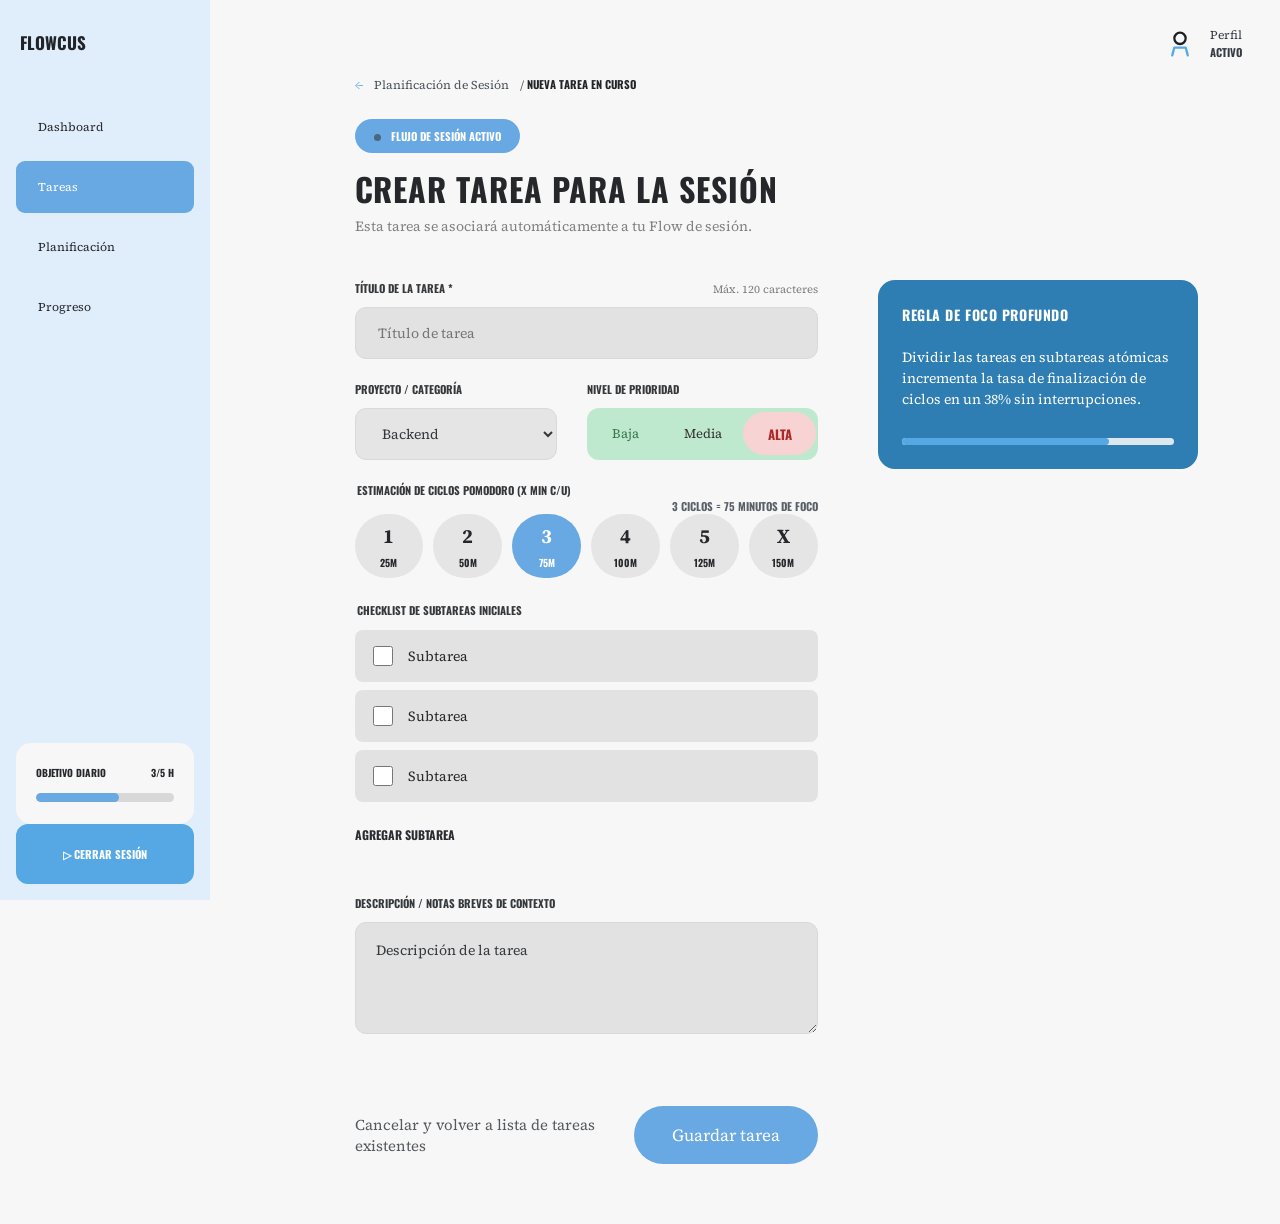
==== commit e7986dcf: "Corrige el ícono de perfil y el divisor sobrante en Planificación - El avatar de perfil era un blob " ====
--- a/pages/crear-tarea.html
+++ b/pages/crear-tarea.html
@@ -1,78 +1,193 @@
 <!doctype html>
 <html lang="es">
-<head>
-  <meta charset="utf-8">
-  <meta name="viewport" content="width=device-width, initial-scale=1">
-  <meta name="theme-color" content="#f6f6f6">
-  <title>Crear tarea · Flowcus</title>
-  <link rel="stylesheet" href="../assets/css/styles.css">
-  <script src="../assets/js/script.js" defer></script>
-</head>
-<body class="app-page create-page">
-  <section class="workspace">
-    <aside class="sidebar">
-      <a class="brand" href="tareas.html">FLOWCUS</a>
-      <nav class="side-nav" aria-label="Navegación principal">
-        <a href="dashboard.html">Dashboard</a>
-        <a class="selected" href="tareas.html">Tareas</a>
-        <a href="planificacion.html">Planificación</a>
-        <a href="#">Progreso</a>
-      </nav>
-      <div class="daily-goal"><div><strong>OBJETIVO DIARIO</strong><strong>3/5 H</strong></div><span><i></i></span></div>
-      <button class="logout-button" type="button" id="logout">▷ CERRAR SESIÓN</button>
-    </aside>
-    <main class="app-main">
-      <section class="create-view">
-        <div class="profile-status" aria-label="Perfil activo"><span class="profile-avatar" aria-hidden="true">●</span><span>Perfil<br><strong>ACTIVO</strong></span></div>
-        <a class="back-link" href="tareas.html">← <span>Planificación de Sesión</span> / <b>NUEVA TAREA EN CURSO</b></a>
-        <span class="session-badge"><i></i> FLUJO DE SESIÓN ACTIVO</span>
-        <h1>CREAR TAREA PARA LA SESIÓN</h1>
-        <p class="view-subtitle">Esta tarea se asociará automáticamente a tu Flow de sesión.</p>
-        <div class="create-layout">
-          <form id="task-form" class="task-form">
-            <div class="task-title-row"><label class="form-label" for="task-title">TÍTULO DE LA TAREA *</label><span class="char-count" id="char-count">Máx. 120 caracteres</span></div>
-            <input class="task-input" id="task-title" maxlength="120" placeholder="Título de tarea" required>
-            <div class="category-priority">
-              <div><label class="form-label" for="category">PROYECTO / CATEGORÍA</label><select class="task-input" id="category"><option>Backend</option><option>Frontend</option><option>Estudio</option><option>Personal</option></select></div>
-              <div class="priority-field"><p class="form-label">NIVEL DE PRIORIDAD</p><div class="priority" role="radiogroup" aria-label="Nivel de prioridad">
-                  <label class="priority-choice low"><input type="radio" name="priority" value="Baja"><span>Baja</span></label>
-                  <label class="priority-choice medium"><input type="radio" name="priority" value="Media"><span>Media</span></label>
-                  <label class="priority-choice high"><input type="radio" name="priority" value="Alta" checked><span>ALTA</span></label>
-              </div></div>
-            </div>
-            <fieldset class="cycles"><legend class="form-label">ESTIMACIÓN DE CICLOS POMODORO (X MIN C/U)</legend><span class="cycle-summary" id="cycle-summary">3 CICLOS = 75 MINUTOS DE FOCO</span>
-              <div class="cycle-options">
-                <label class="cycle-choice"><input type="radio" name="cycles" value="1"><span>1<small>25M</small></span></label>
-                <label class="cycle-choice"><input type="radio" name="cycles" value="2"><span>2<small>50M</small></span></label>
-                <label class="cycle-choice"><input type="radio" name="cycles" value="3" checked><span>3<small>75M</small></span></label>
-                <label class="cycle-choice"><input type="radio" name="cycles" value="4"><span>4<small>100M</small></span></label>
-                <label class="cycle-choice"><input type="radio" name="cycles" value="5"><span>5<small>125M</small></span></label>
-                <label class="cycle-choice"><input type="radio" name="cycles" value="6"><span>X<small>150M</small></span></label>
+  <head>
+    <meta charset="utf-8" />
+    <meta name="viewport" content="width=device-width, initial-scale=1" />
+    <meta name="theme-color" content="#f6f6f6" />
+    <title>Crear tarea · Flowcus</title>
+    <link rel="stylesheet" href="../css/styles.css" />
+    <script src="../js/script.js" defer></script>
+  </head>
+  <body class="app-page create-page">
+    <section class="workspace">
+      <aside class="sidebar">
+        <a class="brand" href="tareas.html">FLOWCUS</a>
+        <nav class="side-nav" aria-label="Navegación principal">
+          <a href="dashboard.html">Dashboard</a>
+          <a class="selected" href="tareas.html">Tareas</a>
+          <a href="planificacion.html">Planificación</a>
+          <a href="#">Progreso</a>
+        </nav>
+        <div class="daily-goal">
+          <div><strong>OBJETIVO DIARIO</strong><strong>3/5 H</strong></div>
+          <span><i></i></span>
+        </div>
+        <button class="logout-button" type="button" id="logout">
+          ▷ CERRAR SESIÓN
+        </button>
+      </aside>
+      <main class="app-main">
+        <section class="create-view">
+          <div class="profile-status" aria-label="Perfil activo">
+            <span class="profile-avatar" aria-hidden="true"></span
+            ><span>Perfil<br /><strong>ACTIVO</strong></span>
+          </div>
+          <a class="back-link" href="tareas.html"
+            >← <span>Planificación de Sesión</span> /
+            <b>NUEVA TAREA EN CURSO</b></a
+          >
+          <span class="session-badge"><i></i> FLUJO DE SESIÓN ACTIVO</span>
+          <h1>CREAR TAREA PARA LA SESIÓN</h1>
+          <p class="view-subtitle">
+            Esta tarea se asociará automáticamente a tu Flow de sesión.
+          </p>
+          <div class="create-layout">
+            <form id="task-form" class="task-form">
+              <div class="task-title-row">
+                <label class="form-label" for="task-title"
+                  >TÍTULO DE LA TAREA *</label
+                ><span class="char-count" id="char-count"
+                  >Máx. 120 caracteres</span
+                >
               </div>
-            </fieldset>
-            <fieldset class="subtasks"><legend class="form-label">CHECKLIST DE SUBTAREAS INICIALES</legend>
-              <label><input type="checkbox"><span contenteditable="true">Subtarea</span></label>
-              <label><input type="checkbox"><span contenteditable="true">Subtarea</span></label>
-              <label><input type="checkbox"><span contenteditable="true">Subtarea</span></label>
-            </fieldset>
-            <button class="add-subtask" type="button" id="add-subtask">AGREGAR SUBTAREA</button>
-            <div class="description-field">
-              <label class="form-label" for="task-description">DESCRIPCIÓN / NOTAS BREVES DE CONTEXTO</label>
-              <textarea class="task-input task-description" id="task-description" placeholder="Descripción de la tarea"></textarea>
-            </div>
-            <div class="form-actions">
-              <a class="cancel-task" href="tareas.html">Cancelar y volver a lista de tareas existentes</a>
-              <button class="save-task" type="submit">Guardar tarea</button>
-            </div>
-          </form>
-          <aside class="focus-rule">
-            <h2>REGLA DE FOCO PROFUNDO</h2>
-            <p>Dividir las tareas en subtareas atómicas incrementa la tasa de finalización de ciclos en un <strong>38%</strong> sin interrupciones.</p>
-            <div class="focus-progress"><span></span></div>
-          </aside>
-        </div>
-      </section>
-    </main>
-  </section>
-</body>
+              <input
+                class="task-input"
+                id="task-title"
+                maxlength="120"
+                placeholder="Título de tarea"
+                required
+              />
+              <div class="category-priority">
+                <div>
+                  <label class="form-label" for="category"
+                    >PROYECTO / CATEGORÍA</label
+                  ><select class="task-input" id="category">
+                    <option>Backend</option>
+                    <option>Frontend</option>
+                    <option>Estudio</option>
+                    <option>Personal</option>
+                  </select>
+                </div>
+                <div class="priority-field">
+                  <p class="form-label">NIVEL DE PRIORIDAD</p>
+                  <div
+                    class="priority"
+                    role="radiogroup"
+                    aria-label="Nivel de prioridad"
+                  >
+                    <label class="priority-choice low"
+                      ><input type="radio" name="priority" value="Baja" /><span
+                        >Baja</span
+                      ></label
+                    >
+                    <label class="priority-choice medium"
+                      ><input type="radio" name="priority" value="Media" /><span
+                        >Media</span
+                      ></label
+                    >
+                    <label class="priority-choice high"
+                      ><input
+                        type="radio"
+                        name="priority"
+                        value="Alta"
+                        checked
+                      /><span>ALTA</span></label
+                    >
+                  </div>
+                </div>
+              </div>
+              <fieldset class="cycles">
+                <legend class="form-label">
+                  ESTIMACIÓN DE CICLOS POMODORO (X MIN C/U)
+                </legend>
+                <span class="cycle-summary" id="cycle-summary"
+                  >3 CICLOS = 75 MINUTOS DE FOCO</span
+                >
+                <div class="cycle-options">
+                  <label class="cycle-choice"
+                    ><input type="radio" name="cycles" value="1" /><span
+                      >1<small>25M</small></span
+                    ></label
+                  >
+                  <label class="cycle-choice"
+                    ><input type="radio" name="cycles" value="2" /><span
+                      >2<small>50M</small></span
+                    ></label
+                  >
+                  <label class="cycle-choice"
+                    ><input type="radio" name="cycles" value="3" checked /><span
+                      >3<small>75M</small></span
+                    ></label
+                  >
+                  <label class="cycle-choice"
+                    ><input type="radio" name="cycles" value="4" /><span
+                      >4<small>100M</small></span
+                    ></label
+                  >
+                  <label class="cycle-choice"
+                    ><input type="radio" name="cycles" value="5" /><span
+                      >5<small>125M</small></span
+                    ></label
+                  >
+                  <label class="cycle-choice"
+                    ><input type="radio" name="cycles" value="6" /><span
+                      >X<small>150M</small></span
+                    ></label
+                  >
+                </div>
+              </fieldset>
+              <fieldset class="subtasks">
+                <legend class="form-label">
+                  CHECKLIST DE SUBTAREAS INICIALES
+                </legend>
+                <label
+                  ><input type="checkbox" /><span contenteditable="true"
+                    >Subtarea</span
+                  ></label
+                >
+                <label
+                  ><input type="checkbox" /><span contenteditable="true"
+                    >Subtarea</span
+                  ></label
+                >
+                <label
+                  ><input type="checkbox" /><span contenteditable="true"
+                    >Subtarea</span
+                  ></label
+                >
+              </fieldset>
+              <button class="add-subtask" type="button" id="add-subtask">
+                AGREGAR SUBTAREA
+              </button>
+              <div class="description-field">
+                <label class="form-label" for="task-description"
+                  >DESCRIPCIÓN / NOTAS BREVES DE CONTEXTO</label
+                >
+                <textarea
+                  class="task-input task-description"
+                  id="task-description"
+                  placeholder="Descripción de la tarea"
+                ></textarea>
+              </div>
+              <div class="form-actions">
+                <a class="cancel-task" href="tareas.html"
+                  >Cancelar y volver a lista de tareas existentes</a
+                >
+                <button class="save-task" type="submit">Guardar tarea</button>
+              </div>
+            </form>
+            <aside class="focus-rule">
+              <h2>REGLA DE FOCO PROFUNDO</h2>
+              <p>
+                Dividir las tareas en subtareas atómicas incrementa la tasa de
+                finalización de ciclos en un <strong>38%</strong> sin
+                interrupciones.
+              </p>
+              <div class="focus-progress"><span></span></div>
+            </aside>
+          </div>
+        </section>
+      </main>
+    </section>
+  </body>
 </html>
--- a/css/styles.css
+++ b/css/styles.css
@@ -0,0 +1,3607 @@
+@import url("https://fonts.googleapis.com/css2?family=Oswald:wght@400;500;600;700&family=Source+Serif+4:wght@400;600;700&display=swap");
+
+:root {
+  color-scheme: light;
+  --ink: #25272a;
+  --muted: #909294;
+  --line: #dedfe0;
+  --blue: #55a8e3;
+  --paper: #f6f6f6;
+}
+
+* {
+  box-sizing: border-box;
+}
+
+body {
+  margin: 0;
+  min-height: 100vh;
+  background: var(--paper);
+  color: var(--ink);
+  font-family: "Source Serif 4", Georgia, serif;
+  font-weight: 400;
+}
+
+.signup {
+  width: min(76.4%, 1504px);
+  margin: 0 auto;
+  padding-top: clamp(100px, 10.2vw, 198px);
+  padding-bottom: 72px;
+}
+
+.intro h1 {
+  margin: 0 0 8px;
+  font-family: "Oswald", "Arial Narrow", sans-serif;
+  font-size: 38px;
+  line-height: 1.1;
+  font-weight: 700;
+  letter-spacing: 0.02em;
+}
+
+.intro p {
+  margin: 0;
+  color: #929395;
+  font-size: 18px;
+  line-height: 1.5;
+}
+
+.signup-form {
+  margin-top: 66px;
+}
+
+.field {
+  display: flex;
+  align-items: center;
+  width: 100%;
+  height: 70px;
+  margin-bottom: 55px;
+  padding: 0 18px;
+  border: 1.5px solid var(--line);
+  border-radius: 13px;
+  color: var(--muted);
+  transition:
+    border-color 0.18s,
+    box-shadow 0.18s;
+}
+
+.field:focus-within {
+  border-color: var(--blue);
+  box-shadow: 0 0 0 3px rgb(85 168 227 / 13%);
+}
+
+.field-icon {
+  width: 22px;
+  height: 22px;
+  flex: 0 0 22px;
+  margin-right: 22px;
+  fill: none;
+  stroke: currentColor;
+  stroke-width: 2;
+  stroke-linecap: round;
+  stroke-linejoin: round;
+}
+
+.lock-icon {
+  fill: currentColor;
+  stroke: currentColor;
+}
+.lock-icon path {
+  fill: none;
+}
+
+.field input {
+  min-width: 0;
+  width: 100%;
+  height: 100%;
+  padding: 0;
+  border: 0;
+  outline: 0;
+  background: transparent;
+  color: var(--ink);
+  font:
+    400 19px "Source Serif 4",
+    Georgia,
+    serif;
+}
+
+.field input::placeholder {
+  color: var(--ink);
+  opacity: 1;
+}
+.password-group .field {
+  margin-bottom: 9px;
+}
+
+.toggle-password {
+  display: grid;
+  place-items: center;
+  flex: 0 0 28px;
+  width: 28px;
+  height: 36px;
+  margin-left: 12px;
+  padding: 0;
+  border: 0;
+  background: transparent;
+  color: var(--muted);
+  cursor: pointer;
+}
+
+.toggle-password svg {
+  width: 24px;
+  height: 24px;
+  fill: none;
+  stroke: currentColor;
+  stroke-width: 2;
+}
+.hint {
+  margin: 0;
+  color: #929395;
+  font-size: 14px;
+  line-height: 1.45;
+}
+
+.terms {
+  display: flex;
+  align-items: flex-start;
+  gap: 3px;
+  margin-top: 30px;
+  color: #929395;
+  font-size: 14px;
+  line-height: 1.5;
+  cursor: pointer;
+}
+
+.terms input {
+  width: 22px;
+  height: 22px;
+  flex: 0 0 22px;
+  margin: 0;
+  accent-color: #25272a;
+  cursor: pointer;
+}
+
+.terms a,
+.login-prompt a {
+  color: #303438;
+  text-underline-offset: 2px;
+}
+.terms .muted-link {
+  color: #929395;
+}
+
+.form-message {
+  min-height: 18px;
+  margin: 10px 0 0;
+  color: #a43d39;
+  font:
+    12px "Source Serif 4",
+    Georgia,
+    serif;
+}
+
+.submit-button {
+  display: flex;
+  align-items: center;
+  justify-content: center;
+  gap: 12px;
+  width: 100%;
+  height: 80px;
+  margin-top: 150px;
+  border: 0;
+  border-radius: 44px;
+  background: var(--blue);
+  color: #f8f8f8;
+  font:
+    700 17px "Oswald",
+    "Arial Narrow",
+    sans-serif;
+  letter-spacing: 0.04em;
+  cursor: pointer;
+  transition:
+    background 0.18s,
+    transform 0.18s;
+}
+
+.submit-button:hover {
+  background: #3997d8;
+}
+.submit-button:active {
+  transform: scale(0.995);
+}
+.submit-button:focus-visible,
+.toggle-password:focus-visible,
+a:focus-visible {
+  outline: 3px solid #2b7fb9;
+  outline-offset: 3px;
+}
+
+.login-prompt {
+  margin: 30px 0 0;
+  color: #929395;
+  text-align: center;
+  font-size: 14px;
+}
+
+.login-prompt a {
+  margin-left: 4px;
+  font-family: "Oswald", "Arial Narrow", sans-serif;
+  font-size: 16px;
+  font-weight: 700;
+}
+
+@media (max-width: 700px) {
+  .signup {
+    width: auto;
+    margin: 0 24px;
+    padding-top: 72px;
+  }
+  .intro h1 {
+    font-size: 32px;
+  }
+  .intro p {
+    font-size: 14px;
+  }
+  .signup-form {
+    margin-top: 42px;
+  }
+  .field {
+    height: 60px;
+    margin-bottom: 25px;
+    padding: 0 14px;
+    border-radius: 11px;
+  }
+  .field-icon {
+    margin-right: 14px;
+  }
+  .field input {
+    font-size: 14px;
+  }
+  .hint,
+  .terms,
+  .login-prompt {
+    font-size: 11px;
+  }
+  .terms {
+    margin-top: 22px;
+  }
+  .terms input {
+    width: 19px;
+    height: 19px;
+    flex-basis: 19px;
+  }
+  .submit-button {
+    height: 62px;
+    margin-top: 78px;
+  }
+  .login-prompt a {
+    font-size: 14px;
+  }
+}
+
+.signup {
+  position: relative;
+  width: min(calc(100% - 48px), 1026px);
+  margin: 99px auto 0;
+  padding: 24px 24px 32px;
+}
+.intro h1 {
+  margin: 0;
+  font:
+    700 22px/32px "Oswald",
+    "Arial Narrow",
+    sans-serif;
+  letter-spacing: 0.04em;
+  text-transform: uppercase;
+}
+.intro p {
+  color: #818181;
+  font-size: 12px;
+  line-height: 20px;
+}
+.signup-form {
+  display: flex;
+  flex-direction: column;
+  gap: 16px;
+  margin-top: 24px;
+}
+.field {
+  display: flex;
+  flex-direction: column;
+  align-items: stretch;
+  height: 65px;
+  gap: 4px;
+  margin: 0;
+  padding: 0;
+  border: 0;
+  color: #818181;
+}
+.field-label {
+  height: 16px;
+  color: var(--paper);
+  font:
+    700 10px/16px "Oswald",
+    sans-serif;
+  letter-spacing: 0.05em;
+}
+.field-control {
+  position: relative;
+  display: flex;
+  align-items: center;
+  width: 100%;
+  height: 45px;
+  padding: 0 16px 0 40px;
+  border: 1px solid #dbdbdb;
+  border-radius: 8px;
+  background: var(--paper);
+}
+.field-control:focus-within {
+  border-color: var(--blue);
+  box-shadow: 0 0 0 3px rgb(85 168 227 / 13%);
+}
+.field-icon {
+  width: 14px;
+  height: 14px;
+  flex-basis: 14px;
+  margin: 0 14px 0 -28px;
+}
+.field-control input {
+  min-width: 0;
+  width: 100%;
+  height: 100%;
+  padding: 0;
+  border: 0;
+  outline: 0;
+  background: transparent;
+  color: #1c1c1c;
+  font:
+    400 12px "Source Serif 4",
+    Georgia,
+    serif;
+}
+.field-control input::placeholder {
+  color: #1c1c1c;
+  opacity: 1;
+}
+.password-group {
+  height: 90px;
+}
+.password-group .field {
+  height: 69px;
+}
+.password-group .field-control {
+  height: 49px;
+  padding-right: 38px;
+}
+.toggle-password {
+  position: absolute;
+  right: 4px;
+  top: 50%;
+  width: 28px;
+  height: 32px;
+  margin: 0;
+  transform: translateY(-50%);
+}
+.toggle-password svg {
+  width: 16px;
+  height: 13px;
+}
+.hint {
+  margin: 4px 0 0;
+  color: #818181;
+  font-size: 9px;
+  line-height: 16px;
+}
+.terms {
+  align-items: flex-start;
+  gap: 2px;
+  height: 37px;
+  margin: 0;
+  padding-top: 4px;
+  color: #818181;
+  font-size: 10px;
+  line-height: 16px;
+}
+.terms input {
+  width: 16px;
+  height: 16px;
+  flex-basis: 16px;
+  border-radius: 2px;
+}
+.form-message {
+  min-height: 0;
+  margin: 0;
+  font-size: 10px;
+}
+.form-message:empty {
+  display: none;
+}
+.submit-button {
+  height: 52px;
+  margin-top: 16px;
+  border-radius: 26px;
+  font:
+    700 12px "Oswald",
+    sans-serif;
+  letter-spacing: 0.05em;
+}
+.login-prompt {
+  margin: 4px 0 0;
+  font-size: 10px;
+}
+.login-prompt a {
+  font:
+    700 10px "Oswald",
+    sans-serif;
+}
+.workspace,
+.app-main {
+  font-family: "Source Serif 4", Georgia, serif;
+}
+.brand,
+.tasks-view h1,
+.create-view h1,
+.daily-goal div,
+.filters button.active,
+.board-labels,
+.empty-task strong,
+.tip,
+.session-badge,
+.back-link b,
+.form-label,
+.cycle-choice small,
+.save-task {
+  font-family: "Oswald", "Arial Narrow", sans-serif;
+}
+
+@media (max-width: 700px) {
+  .signup {
+    width: auto;
+    margin: 50px 24px 0;
+    padding: 12px 0 32px;
+  }
+  .intro h1 {
+    font-size: 22px;
+  }
+  .intro p {
+    font-size: 12px;
+  }
+  .signup-form {
+    margin-top: 24px;
+  }
+  .field {
+    height: 65px;
+    margin: 0;
+    padding: 0;
+    border: 0;
+    border-radius: 0;
+  }
+  .password-group .field {
+    height: 69px;
+  }
+  .field-control {
+    height: 45px;
+  }
+  .password-group .field-control {
+    height: 49px;
+  }
+  .terms {
+    margin: 0;
+  }
+  .submit-button {
+    height: 52px;
+    margin-top: 16px;
+  }
+}
+
+[hidden] {
+  display: none !important;
+}
+.workspace {
+  min-height: 100vh;
+  background: #f7f7f7;
+  font-family: "Source Serif 4", Georgia, serif;
+}
+.sidebar {
+  position: fixed;
+  inset: 0 auto 0 0;
+  display: flex;
+  flex-direction: column;
+  width: 235px;
+  padding: 30px 12px 16px;
+  background: #e0eefc;
+}
+.brand {
+  margin: 0 0 28px;
+  padding: 0 2px;
+  color: #202429;
+  text-decoration: none;
+  font:
+    700 20px "Oswald",
+    sans-serif;
+}
+.side-nav {
+  display: grid;
+  gap: 8px;
+}
+.side-nav a {
+  padding: 14px 16px;
+  border-radius: 9px;
+  color: #27292d;
+  text-decoration: none;
+  font-size: 15px;
+}
+.side-nav a.selected {
+  background: #68a8e3;
+  color: white;
+}
+.daily-goal {
+  margin-top: auto;
+  padding: 17px 15px;
+  border-radius: 12px;
+  background: #f7f7f7;
+}
+.daily-goal div {
+  display: flex;
+  justify-content: space-between;
+  gap: 10px;
+  margin-bottom: 13px;
+  font:
+    700 11px "Oswald",
+    sans-serif;
+}
+.daily-goal > span {
+  display: block;
+  height: 7px;
+  overflow: hidden;
+  border-radius: 9px;
+  background: #d8d8d8;
+}
+.daily-goal i {
+  display: block;
+  width: 60%;
+  height: 100%;
+  border-radius: inherit;
+  background: #68a8e3;
+}
+.app-main {
+  min-height: 100vh;
+  margin-left: 235px;
+  padding: 86px 5.2vw 60px;
+}
+.tasks-view,
+.create-view {
+  width: min(100%, 950px);
+  margin: 0 auto;
+}
+.tasks-view h1,
+.create-view h1 {
+  margin: 0;
+  font:
+    700 38px/1.1 "Oswald",
+    sans-serif;
+  letter-spacing: 0.03em;
+}
+.filters {
+  display: flex;
+  align-items: center;
+  gap: 28px;
+  margin: 46px 0 38px;
+}
+.filters button {
+  padding: 10px 0;
+  border: 0;
+  background: none;
+  color: #56595d;
+  font:
+    400 15px "Source Serif 4",
+    Georgia,
+    serif;
+  cursor: pointer;
+}
+.filters button.active {
+  padding: 11px 21px;
+  border-radius: 28px;
+  background: #68a8e3;
+  color: white;
+  font:
+    700 13px "Oswald",
+    sans-serif;
+}
+.filters small {
+  margin-left: 6px;
+  font: inherit;
+}
+.board-labels {
+  display: flex;
+  justify-content: space-between;
+  gap: 20px;
+  margin: 0 0 21px;
+  padding: 0 5px;
+  color: #484b4e;
+  font:
+    700 12px "Oswald",
+    sans-serif;
+}
+.empty-task {
+  display: flex;
+  flex-direction: column;
+  gap: 10px;
+  width: 100%;
+  min-height: 116px;
+  padding: 24px 20px;
+  border: 0;
+  border-left: 5px solid #68a8e3;
+  background: #fff;
+  color: #323538;
+  text-align: left;
+  cursor: pointer;
+}
+.empty-task strong {
+  font:
+    700 17px "Oswald",
+    sans-serif;
+}
+.empty-task span {
+  max-width: 580px;
+  font-size: 15px;
+  line-height: 1.5;
+}
+.tip {
+  margin: 38px 20px;
+  color: #47494c;
+  text-align: center;
+  font:
+    700 12px/1.4 "Oswald",
+    sans-serif;
+}
+.back-link {
+  display: inline-block;
+  margin-bottom: 24px;
+  color: #4d555c;
+  text-decoration: none;
+  font-size: 13px;
+}
+.back-link:first-letter {
+  color: #68a8e3;
+}
+.back-link span {
+  margin: 0 8px;
+}
+.back-link b {
+  color: #222528;
+  font:
+    700 12px "Oswald",
+    sans-serif;
+}
+.session-badge {
+  display: table;
+  margin-bottom: 17px;
+  padding: 8px 17px;
+  border-radius: 22px;
+  background: #68a8e3;
+  color: white;
+  font:
+    700 12px "Oswald",
+    sans-serif;
+}
+.session-badge i {
+  display: inline-block;
+  width: 7px;
+  height: 7px;
+  margin-right: 7px;
+  border-radius: 50%;
+  background: #4d667f;
+}
+.create-view h1 {
+  font-size: 36px;
+}
+.view-subtitle {
+  margin: 7px 0 34px;
+  color: #55595d;
+  font-size: 15px;
+}
+.task-form {
+  max-width: 700px;
+}
+.form-label {
+  display: block;
+  margin: 0 0 11px;
+  color: #36393b;
+  font:
+    700 13px "Oswald",
+    sans-serif;
+}
+.task-input {
+  display: block;
+  width: 100%;
+  height: 48px;
+  margin: 0 0 26px;
+  padding: 0 16px;
+  border: 1px solid #dedfe0;
+  border-radius: 9px;
+  background: #e5e5e5;
+  color: #34383c;
+  font:
+    400 15px "Source Serif 4",
+    Georgia,
+    serif;
+}
+select.task-input {
+  background-color: #e5e5e5;
+}
+.cycles,
+.subtasks {
+  margin: 0 0 25px;
+  padding: 0;
+  border: 0;
+}
+.cycles legend,
+.subtasks legend {
+  margin-bottom: 13px;
+}
+.cycles {
+  display: flex;
+  flex-wrap: wrap;
+  gap: 12px;
+}
+.cycles legend {
+  width: 100%;
+}
+.cycle-choice {
+  position: relative;
+  cursor: pointer;
+}
+.cycle-choice input {
+  position: absolute;
+  opacity: 0;
+}
+.cycle-choice span {
+  display: flex;
+  flex-direction: column;
+  align-items: center;
+  justify-content: center;
+  width: 84px;
+  height: 68px;
+  border-radius: 40px;
+  background: #e5e5e5;
+  font-size: 18px;
+}
+.cycle-choice small {
+  margin-top: 3px;
+  font:
+    700 10px "Oswald",
+    sans-serif;
+}
+.cycle-choice input:checked + span {
+  background: #68a8e3;
+  color: #fff;
+}
+.cycle-choice input:focus-visible + span {
+  outline: 3px solid #277bb8;
+  outline-offset: 2px;
+}
+.subtasks > label {
+  display: flex;
+  align-items: center;
+  gap: 12px;
+  min-height: 50px;
+  margin-bottom: 8px;
+  padding: 0 13px;
+  background: #e5e5e5;
+}
+.subtasks input {
+  width: 19px;
+  height: 19px;
+  accent-color: #68a8e3;
+}
+.subtasks span {
+  min-width: 150px;
+  padding: 8px 0;
+  outline: 0;
+  font-size: 14px;
+}
+.save-task {
+  display: block;
+  width: 100%;
+  height: 58px;
+  margin-top: 28px;
+  border: 0;
+  border-radius: 32px;
+  background: #68a8e3;
+  color: white;
+  font:
+    700 16px "Oswald",
+    sans-serif;
+  cursor: pointer;
+}
+.save-task span {
+  margin-left: 9px;
+}
+@media (max-width: 700px) {
+  .sidebar {
+    position: relative;
+    width: 100%;
+    height: auto;
+    padding: 14px 16px;
+  }
+  .brand {
+    margin: 0 0 12px;
+  }
+  .side-nav {
+    display: flex;
+    gap: 3px;
+    overflow-x: auto;
+  }
+  .side-nav a {
+    padding: 10px 12px;
+    white-space: nowrap;
+    font-size: 13px;
+  }
+  .daily-goal {
+    display: none;
+  }
+  .app-main {
+    margin: 0;
+    padding: 42px 22px;
+  }
+  .tasks-view h1,
+  .create-view h1 {
+    font-size: 30px;
+  }
+  .filters {
+    gap: 15px;
+    margin: 30px 0;
+  }
+  .filters button {
+    font-size: 13px;
+  }
+  .filters button.active {
+    padding: 10px 14px;
+  }
+  .board-labels {
+    font-size: 10px;
+  }
+  .empty-task span {
+    font-size: 13px;
+  }
+  .create-view h1 {
+    font-size: 28px;
+  }
+  .view-subtitle {
+    font-size: 13px;
+  }
+}
+
+.sidebar {
+  width: min(20vw, 395px);
+  padding: 40px 16px 16px;
+}
+.brand {
+  margin: 0 0 46px;
+  padding-left: 4px;
+  font-size: 25px;
+}
+.side-nav {
+  gap: 8px;
+}
+.side-nav a {
+  min-height: 66px;
+  display: flex;
+  align-items: center;
+  padding-left: 22px;
+  font-size: 18px;
+}
+.daily-goal {
+  padding: 22px 20px;
+  border-radius: 15px;
+}
+.daily-goal div {
+  font-size: 13px;
+}
+.daily-goal > span {
+  height: 9px;
+}
+.logout-button {
+  height: 60px;
+  margin-top: 0;
+  border: 0;
+  border-radius: 12px;
+  background: #55a8e3;
+  color: #fff;
+  font:
+    700 14px "Oswald",
+    sans-serif;
+  cursor: pointer;
+}
+.app-main {
+  position: relative;
+  margin-left: min(20vw, 395px);
+  padding: 7vh 4.7vw 60px;
+}
+.create-view {
+  width: 100%;
+  max-width: 1500px;
+  margin: 0;
+}
+.create-view > .back-link {
+  margin-bottom: 26px;
+  font-size: 15px;
+}
+.create-view > .session-badge {
+  margin-bottom: 18px;
+  padding: 9px 19px;
+  font-size: 14px;
+}
+.create-view > h1 {
+  font-size: 44px;
+}
+.view-subtitle {
+  margin: 8px 0 44px;
+  color: #818181;
+  font-size: 18px;
+}
+.profile-status {
+  position: absolute;
+  top: 26px;
+  right: 3vw;
+  display: flex;
+  align-items: center;
+  gap: 13px;
+  color: #353b45;
+  font-size: 15px;
+  line-height: 1.5;
+}
+.profile-status strong {
+  font:
+    700 14px "Oswald",
+    sans-serif;
+}
+.profile-avatar {
+  display: block;
+  width: 34px;
+  height: 34px;
+  background-image: url("data:image/svg+xml,%3Csvg xmlns='http://www.w3.org/2000/svg' viewBox='0 0 24 24' fill='none'%3E%3Ccircle cx='12' cy='8' r='4' stroke='%231c1f24' stroke-width='1.6'/%3E%3Cpath d='M6.5 20 8 14.5h8L17.5 20' stroke='%2355a8e3' stroke-width='1.6' stroke-linecap='round' stroke-linejoin='round'/%3E%3C/svg%3E");
+  background-repeat: no-repeat;
+  background-position: center;
+  background-size: contain;
+}
+.create-layout {
+  display: grid;
+  grid-template-columns: minmax(0, 1.55fr) minmax(280px, 0.82fr);
+  align-items: start;
+  gap: clamp(34px, 5vw, 96px);
+}
+.task-form {
+  max-width: none;
+}
+.task-title-row {
+  display: flex;
+  justify-content: space-between;
+  align-items: baseline;
+}
+.char-count {
+  color: #818181;
+  font-size: 14px;
+}
+.char-count b {
+  font-weight: 400;
+}
+.task-input {
+  height: 68px;
+  margin: 0 0 34px;
+  padding: 0 22px;
+  border: 1px solid #d9d9d9;
+  border-radius: 11px;
+  background: #e2e2e2;
+  font-size: 18px;
+}
+.category-priority {
+  display: grid;
+  grid-template-columns: 1fr 1fr;
+  gap: 30px;
+}
+.category-priority > div {
+  min-width: 0;
+}
+.category-priority .task-input {
+  margin-bottom: 34px;
+}
+.priority {
+  display: flex;
+  align-items: stretch;
+  height: 68px;
+  margin: 0 0 34px;
+  padding: 0;
+  overflow: hidden;
+  border: 0;
+  border-radius: 12px;
+  background: #bfe9ce;
+}
+.priority legend {
+  position: absolute;
+  margin-top: -28px;
+}
+.priority-choice {
+  position: relative;
+  display: grid;
+  place-items: center;
+  flex: 1;
+  cursor: pointer;
+}
+.priority-choice input {
+  position: absolute;
+  opacity: 0;
+}
+.priority-choice span {
+  display: grid;
+  place-items: center;
+  width: 100%;
+  height: 100%;
+  color: #36784a;
+  font-size: 15px;
+}
+.priority-choice.medium span {
+  color: #333;
+}
+.priority-choice.high span {
+  color: #ad2929;
+  font:
+    700 15px "Oswald",
+    sans-serif;
+}
+.priority-choice input:checked + span {
+  width: 94%;
+  height: 82%;
+  border-radius: 30px;
+  background: #fff8d9;
+}
+.priority-choice.high input:checked + span {
+  background: #f8d3d3;
+}
+.priority-choice.low input:checked + span {
+  background: #a8dfb9;
+}
+.priority-choice input:focus-visible + span {
+  outline: 2px solid #367fb8;
+  outline-offset: -3px;
+}
+.cycles {
+  gap: 12px;
+  margin: 0 0 40px;
+}
+.cycles legend {
+  margin-bottom: 16px;
+}
+.cycle-summary {
+  margin: -29px 0 9px auto;
+  color: #596067;
+  font:
+    700 14px "Oswald",
+    sans-serif;
+}
+.cycle-choice span {
+  width: clamp(72px, 6.3vw, 130px);
+  height: 100px;
+  border-radius: 55px;
+  font-size: 27px;
+  font-weight: 700;
+}
+.cycle-choice small {
+  margin-top: 5px;
+  font-size: 14px;
+}
+.subtasks {
+  margin-bottom: 0;
+}
+.subtasks legend {
+  margin-bottom: 20px;
+}
+.subtasks > label {
+  min-height: 68px;
+  gap: 18px;
+  margin-bottom: 10px;
+  padding: 0 18px;
+  background: #e2e2e2;
+}
+.subtasks input {
+  width: 26px;
+  height: 26px;
+}
+.subtasks span {
+  font-size: 18px;
+}
+.add-subtask {
+  margin: 6px 0 10px;
+  padding: 8px 0;
+  border: 0;
+  background: none;
+  color: #292c30;
+  font:
+    700 14px "Oswald",
+    sans-serif;
+  cursor: pointer;
+}
+.save-task {
+  height: 68px;
+  margin-top: 12px;
+  border-radius: 35px;
+  font-size: 18px;
+}
+.focus-rule {
+  margin-top: -48px;
+  padding: 30px;
+  border-radius: 17px;
+  background: #2f7eb3;
+  color: #fff;
+}
+.focus-rule h2 {
+  margin: 0 0 22px;
+  font:
+    700 18px "Oswald",
+    sans-serif;
+  letter-spacing: 0.04em;
+}
+.focus-rule p {
+  margin: 0 0 28px;
+  font-size: 19px;
+  line-height: 1.55;
+}
+.focus-rule p strong {
+  font-weight: 400;
+}
+.focus-progress {
+  height: 7px;
+  border-radius: 8px;
+  background: #dce7ee;
+  overflow: hidden;
+}
+.focus-progress span {
+  display: block;
+  width: 76%;
+  height: 100%;
+  border-radius: inherit;
+  background: #55a8e3;
+}
+
+@media (max-width: 1000px) {
+  .create-layout {
+    grid-template-columns: 1fr;
+  }
+  .focus-rule {
+    margin: 0;
+  }
+}
+@media (max-width: 700px) {
+  .sidebar {
+    width: 100%;
+    padding: 14px 16px;
+  }
+  .brand {
+    margin: 0 0 12px;
+    font-size: 20px;
+  }
+  .side-nav a {
+    min-height: 0;
+  }
+  .logout-button,
+  .daily-goal {
+    display: none;
+  }
+  .app-main {
+    margin: 0;
+    padding: 42px 22px;
+  }
+  .profile-status {
+    top: 8px;
+    right: 22px;
+    font-size: 12px;
+  }
+  .create-view > h1 {
+    font-size: 28px;
+  }
+  .view-subtitle {
+    margin-bottom: 30px;
+    font-size: 13px;
+  }
+  .create-layout {
+    gap: 28px;
+  }
+  .task-title-row {
+    gap: 12px;
+  }
+  .char-count {
+    font-size: 11px;
+    white-space: nowrap;
+  }
+  .task-input {
+    height: 52px;
+    margin-bottom: 26px;
+    font-size: 15px;
+  }
+  .category-priority {
+    grid-template-columns: 1fr;
+    gap: 4px;
+  }
+  .priority {
+    height: 54px;
+    margin: 0 0 28px;
+  }
+  .priority legend {
+    margin-top: -25px;
+  }
+  .cycle-summary {
+    width: 100%;
+    margin: 0 0 8px;
+  }
+  .cycle-choice span {
+    width: 72px;
+    height: 72px;
+    font-size: 20px;
+  }
+  .subtasks > label {
+    min-height: 54px;
+  }
+  .subtasks span {
+    font-size: 14px;
+  }
+  .focus-rule {
+    padding: 22px;
+  }
+  .focus-rule p {
+    font-size: 15px;
+  }
+}
+
+.app-main {
+  padding: 10.8vh 2.5vw 60px;
+}
+.tasks-view {
+  position: relative;
+  width: 100%;
+  max-width: none;
+  margin: 0;
+}
+.tasks-header {
+  display: flex;
+  align-items: center;
+  min-height: 58px;
+}
+.tasks-view h1 {
+  font-size: 48px;
+  line-height: 1.1;
+}
+.tasks-top-actions {
+  display: flex;
+  align-items: center;
+  gap: 48px;
+}
+.top-create {
+  min-width: 118px;
+  height: 58px;
+  padding: 0 24px;
+  border: 0;
+  border-radius: 32px;
+  background: #55a8e3;
+  color: #f6f6f6;
+  font:
+    400 18px "Source Serif 4",
+    Georgia,
+    serif;
+  cursor: pointer;
+}
+.top-create {
+  display: grid;
+  place-items: center;
+  text-decoration: none;
+}
+.tasks-top-actions .profile-status {
+  position: static;
+  font-size: 16px;
+}
+.task-stats {
+  display: flex;
+  align-items: center;
+  gap: 24px;
+  min-height: 70px;
+  color: #676a6d;
+}
+.task-stats > span {
+  display: flex;
+  align-items: center;
+  gap: 12px;
+  font-size: 16px;
+}
+.task-stats > span:first-child b {
+  color: #303438;
+  font:
+    700 16px "Oswald",
+    sans-serif;
+  letter-spacing: 0.04em;
+}
+.task-stats > span:first-child i {
+  width: 12px;
+  height: 12px;
+  border-radius: 50%;
+  background: #55a8e3;
+}
+.task-stats > em {
+  height: 30px;
+  border-left: 1px solid #d4d4d4;
+}
+.task-stats .cycle-stat {
+  font-size: 15px;
+}
+.create-task-button {
+  height: 70px;
+  margin-left: 20px;
+  padding: 0 32px;
+  border: 0;
+  border-radius: 12px;
+  background: #55a8e3;
+  color: #f6f6f6;
+  font:
+    700 18px "Oswald",
+    sans-serif;
+  letter-spacing: 0.04em;
+  cursor: pointer;
+}
+.create-task-button {
+  display: grid;
+  place-items: center;
+  text-decoration: none;
+}
+.task-controls {
+  display: flex;
+  align-items: center;
+  justify-content: space-between;
+  gap: 28px;
+  margin-top: 64px;
+}
+.filters {
+  flex: 0 1 auto;
+  gap: 22px;
+  margin: 0;
+  white-space: nowrap;
+}
+.filters button {
+  font-size: 18px;
+}
+.filters button.active {
+  padding: 17px 27px;
+  font-size: 16px;
+}
+.filters button.priority-filter {
+  margin-left: 14px;
+}
+.search-tools {
+  display: flex;
+  align-items: center;
+  gap: 20px;
+}
+.search-tools input {
+  width: clamp(230px, 20vw, 385px);
+  height: 66px;
+  padding: 0 28px;
+  border: 0;
+  border-radius: 12px;
+  outline-color: #55a8e3;
+  background: #dedede;
+  color: #34383c;
+  font:
+    400 18px "Source Serif 4",
+    Georgia,
+    serif;
+}
+.search-tools input::placeholder {
+  color: #868686;
+}
+.filter-icon {
+  border: 0;
+  background: none;
+  color: #55a8e3;
+  font-size: 28px;
+  cursor: pointer;
+  transform: rotate(90deg);
+}
+.board-labels {
+  width: min(590px, 100%);
+  justify-content: space-between;
+  margin: 60px 0 24px 6px;
+  padding: 0;
+  color: #4c4f52;
+  font-size: 15px;
+}
+.empty-task {
+  position: relative;
+  width: min(590px, 100%);
+  min-height: 190px;
+  padding: 22px 25px;
+  border: 1px solid #ededed;
+  border-left: 6px solid #55a8e3;
+  border-radius: 0 8px 8px 0;
+  background: #f8f8f8;
+}
+.empty-task strong {
+  font-size: 20px;
+}
+.empty-task span {
+  max-width: 470px;
+  font-size: 20px;
+  line-height: 1.6;
+}
+.card-menu {
+  position: absolute;
+  top: 14px;
+  right: 18px;
+  color: #55a8e3;
+  font:
+    700 24px Arial,
+    sans-serif;
+}
+.tip {
+  width: min(590px, 100%);
+  margin: 42px 0;
+  color: #55595d;
+  font-size: 16px;
+  line-height: 1.5;
+}
+.empty-task.has-task {
+  background: #fff;
+}
+@media (max-width: 1000px) {
+  .task-controls {
+    align-items: flex-start;
+    flex-direction: column;
+    margin-top: 38px;
+  }
+  .task-stats {
+    position: static;
+    height: auto;
+    margin: 22px 0;
+    flex-wrap: wrap;
+    justify-content: flex-start;
+  }
+  .tasks-header {
+    min-height: 0;
+  }
+  .tasks-top-actions {
+    top: -100px;
+    gap: 20px;
+  }
+  .board-labels {
+    margin-top: 38px;
+  }
+}
+@media (max-width: 700px) {
+  .app-main {
+    padding: 42px 22px;
+  }
+  .tasks-view h1 {
+    font-size: 30px;
+  }
+  .tasks-top-actions {
+    position: static;
+    margin-left: auto;
+  }
+  .tasks-top-actions .profile-status {
+    display: none;
+  }
+  .top-create {
+    min-width: 76px;
+    height: 42px;
+    padding: 0 12px;
+    font-size: 14px;
+  }
+  .task-stats {
+    gap: 12px;
+  }
+  .task-stats > span:first-child b {
+    font-size: 12px;
+  }
+  .create-task-button {
+    height: 48px;
+    margin-left: 0;
+    padding: 0 16px;
+    font-size: 13px;
+  }
+  .filters {
+    flex-wrap: wrap;
+    gap: 8px;
+    white-space: normal;
+  }
+  .filters button {
+    font-size: 13px;
+  }
+  .filters button.active {
+    padding: 11px 14px;
+    font-size: 12px;
+  }
+  .filters button.priority-filter {
+    margin-left: 0;
+  }
+  .search-tools {
+    width: 100%;
+  }
+  .search-tools input {
+    width: 100%;
+    height: 50px;
+    font-size: 14px;
+  }
+  .board-labels {
+    font-size: 10px;
+  }
+  .empty-task {
+    min-height: 145px;
+  }
+  .empty-task strong {
+    font-size: 15px;
+  }
+  .empty-task span {
+    font-size: 14px;
+  }
+  .tip {
+    font-size: 11px;
+  }
+}
+
+.create-layout {
+  width: min(100%, 1366px);
+  grid-template-columns: minmax(0, 813fr) minmax(320px, 456fr);
+  gap: clamp(38px, 4.7vw, 96px);
+}
+.category-priority {
+  grid-template-columns: 0.88fr 1fr;
+}
+.cycles {
+  display: grid;
+  grid-template-columns: repeat(6, minmax(0, 1fr));
+  align-items: center;
+  gap: 12px;
+}
+.cycles legend {
+  grid-column: 1 / 4;
+  grid-row: 1;
+  width: auto;
+  margin: 0 0 14px;
+}
+.cycle-summary {
+  grid-column: 4 / 7;
+  grid-row: 1;
+  justify-self: end;
+  width: auto;
+  margin: 0 0 14px;
+  text-align: right;
+  white-space: nowrap;
+}
+.cycle-choice {
+  min-width: 0;
+}
+.cycle-choice span {
+  width: 100%;
+}
+.focus-rule {
+  margin-top: -30px;
+}
+.char-count {
+  font-size: 14px;
+}
+@media (max-width: 1000px) {
+  .create-layout {
+    width: 100%;
+    grid-template-columns: 1fr;
+    gap: 28px;
+  }
+  .focus-rule {
+    margin-top: 0;
+  }
+}
+@media (max-width: 700px) {
+  .cycles {
+    grid-template-columns: repeat(3, minmax(0, 1fr));
+  }
+  .cycles legend {
+    grid-column: 1 / 3;
+  }
+  .cycle-summary {
+    grid-column: 3 / 4;
+    white-space: normal;
+    font-size: 10px;
+  }
+}
+
+.sidebar {
+  width: min(16.4vw, 319px);
+  padding-top: 30px;
+}
+.app-main {
+  margin-left: min(16.4vw, 319px);
+}
+.task-page .app-main {
+  padding: 9.5vh 6.4vw 60px 11.3vw;
+}
+.create-page .app-main {
+  padding: 10.8vh 2.4vw 60px 11.3vw;
+}
+.task-page .tasks-view h1 {
+  font-size: 50px;
+}
+.task-page .task-controls {
+  margin-top: 154px;
+}
+.task-page .board-labels {
+  width: 100%;
+  margin-top: 43px;
+  margin-bottom: 14px;
+}
+.task-page .empty-task {
+  width: 100%;
+  max-width: none;
+  min-height: 168px;
+}
+.task-page .empty-task span {
+  font-size: 21px;
+}
+.task-page .tip {
+  margin-top: 27px;
+}
+@media (max-width: 1000px) {
+  .task-page .app-main {
+    padding: 9.5vh 22px 42px;
+  }
+  .task-page .task-controls {
+    margin-top: 44px;
+  }
+  .task-page .board-labels {
+    margin-top: 38px;
+    margin-bottom: 20px;
+  }
+  .task-page .empty-task {
+    width: min(590px, 100%);
+  }
+  .create-page .app-main {
+    padding: 42px 22px;
+  }
+}
+@media (max-width: 700px) {
+  .sidebar {
+    width: 100%;
+    padding: 14px 16px;
+  }
+  .app-main,
+  .task-page .app-main,
+  .create-page .app-main {
+    margin-left: 0;
+    padding: 42px 22px;
+  }
+  .task-page .task-controls {
+    margin-top: 38px;
+  }
+}
+
+.task-page .app-main {
+  padding: 24px 6.4vw 60px 11.3vw;
+}
+.task-page .tasks-top-actions {
+  position: static;
+  display: flex;
+  align-items: center;
+  justify-content: flex-end;
+  min-height: 58px;
+  gap: 42px;
+}
+.task-page .tasks-top-actions .profile-status {
+  position: static;
+}
+.task-page .tasks-header {
+  display: grid;
+  grid-template-columns: minmax(0, 1fr) auto;
+  align-items: center;
+  gap: 24px;
+  min-height: 70px;
+  margin-top: 46px;
+}
+.task-page .tasks-view h1 {
+  min-width: 0;
+  font:
+    700 clamp(34px, 2.45vw, 50px)/1.12 "Oswald",
+    "Arial Narrow",
+    sans-serif;
+  letter-spacing: 0.03em;
+}
+.task-page .task-stats {
+  position: static;
+  display: flex;
+  align-items: center;
+  justify-content: flex-end;
+  flex-wrap: wrap;
+  gap: 14px 18px;
+  min-width: 0;
+  width: auto;
+  height: auto;
+  white-space: normal;
+}
+.task-page .task-stats > span {
+  white-space: nowrap;
+}
+.task-page .create-task-button {
+  height: 66px;
+  margin: 0 0 0 8px;
+  padding: 0 22px;
+  font-size: 17px;
+  white-space: nowrap;
+}
+.task-page .task-controls {
+  margin-top: 70px;
+}
+.task-page .board-labels {
+  margin-top: 54px;
+}
+@media (max-width: 1800px) {
+  .task-page .tasks-header {
+    grid-template-columns: 1fr;
+    gap: 22px;
+  }
+  .task-page .task-stats {
+    justify-content: flex-start;
+  }
+  .task-page .task-controls {
+    flex-wrap: wrap;
+    gap: 24px;
+    margin-top: 54px;
+  }
+}
+@media (max-width: 700px) {
+  .task-page .app-main {
+    margin-left: 0;
+    padding: 24px 22px 42px;
+  }
+  .task-page .tasks-top-actions {
+    min-height: 42px;
+    gap: 16px;
+  }
+  .task-page .tasks-header {
+    margin-top: 30px;
+  }
+  .task-page .task-stats {
+    gap: 12px;
+  }
+  .task-page .create-task-button {
+    height: 48px;
+    margin: 0;
+    padding: 0 16px;
+    font-size: 13px;
+  }
+  .task-page .task-controls {
+    margin-top: 38px;
+  }
+  .task-page .board-labels {
+    margin-top: 34px;
+  }
+}
+
+.app-page .brand {
+  font-size: 18px;
+}
+.app-page .side-nav a {
+  font-size: 13px;
+}
+.app-page .daily-goal div {
+  font-size: 10px;
+}
+.app-page .logout-button {
+  font-size: 11px;
+}
+.app-page .profile-status {
+  font-size: 12px;
+}
+.app-page .profile-status strong {
+  font-size: 11px;
+}
+.task-page .tasks-view h1 {
+  font:
+    700 clamp(28px, 1.8vw, 36px)/1.15 "Oswald",
+    "Arial Narrow",
+    sans-serif;
+}
+.task-page .top-create {
+  font-size: 14px;
+}
+.task-page .task-stats > span,
+.task-page .task-stats .cycle-stat {
+  font-size: 12px;
+}
+.task-page .task-stats > span:first-child b {
+  font-size: 12px;
+}
+.task-page .create-task-button {
+  font-size: 13px;
+}
+.task-page .filters button {
+  font-size: 13px;
+}
+.task-page .filters button.active {
+  font-size: 12px;
+}
+.task-page .search-tools input {
+  font-size: 14px;
+}
+.task-page .board-labels {
+  font-size: 11px;
+}
+.task-page .empty-task strong {
+  font-size: 15px;
+}
+.task-page .empty-task span {
+  font-size: 15px;
+}
+.task-page .tip {
+  font-size: 11px;
+}
+.create-page .back-link {
+  font-size: 12px;
+}
+.create-page .back-link b {
+  font-size: 11px;
+}
+.create-page .session-badge {
+  font-size: 11px;
+}
+.create-page .create-view > h1 {
+  font:
+    700 32px/1.15 "Oswald",
+    "Arial Narrow",
+    sans-serif;
+  letter-spacing: 0.03em;
+}
+.create-page .view-subtitle {
+  font-size: 14px;
+}
+.create-page .form-label {
+  font-size: 11px;
+}
+.create-page .char-count {
+  font-size: 11px;
+}
+.create-page .task-input {
+  font-size: 14px;
+}
+.create-page .priority-choice span,
+.create-page .priority-choice.high span {
+  font-size: 13px;
+}
+.create-page .priority-field {
+  min-width: 0;
+}
+.create-page .priority-field > .form-label {
+  margin: 0 0 11px;
+}
+.create-page .priority {
+  width: 100%;
+}
+.create-page .cycles {
+  position: relative;
+  display: block;
+  margin-bottom: 32px;
+  padding: 0;
+  border: 0;
+}
+.create-page .cycles legend {
+  display: block;
+  width: auto;
+  margin: 0;
+}
+.create-page .cycle-summary {
+  position: absolute;
+  top: 0;
+  right: 0;
+  margin: 0;
+  font-size: 11px;
+  white-space: nowrap;
+}
+.create-page .cycle-options {
+  display: grid;
+  grid-template-columns: repeat(6, minmax(0, 1fr));
+  gap: 10px;
+  margin-top: 16px;
+}
+.create-page .cycle-choice span {
+  width: 100%;
+  height: 78px;
+  font-size: 20px;
+}
+.create-page .cycle-choice small {
+  font-size: 10px;
+}
+.create-page .subtasks span {
+  font-size: 14px;
+}
+.create-page .add-subtask {
+  font-size: 12px;
+}
+.create-page .save-task {
+  font-size: 14px;
+}
+.create-page .focus-rule {
+  margin-top: 0;
+  padding: 24px;
+}
+.create-page .focus-rule h2 {
+  font-size: 14px;
+}
+.create-page .focus-rule p {
+  font-size: 14px;
+  line-height: 1.5;
+}
+@media (max-width: 700px) {
+  .create-page .create-view > h1 {
+    font-size: 26px;
+  }
+  .create-page .cycle-summary {
+    position: static;
+    display: block;
+    margin: 8px 0 0;
+    white-space: normal;
+  }
+  .create-page .cycle-options {
+    grid-template-columns: repeat(3, minmax(0, 1fr));
+  }
+  .task-page .tasks-view h1 {
+    font-size: 28px;
+  }
+}
+
+@media (min-width: 701px) {
+  .task-page .tasks-header {
+    margin-top: 20px;
+  }
+  .task-page .task-controls {
+    margin-top: 55px;
+  }
+  .task-page .top-create {
+    min-width: 90px;
+    height: 44px;
+    padding: 0 16px;
+  }
+  .task-page .profile-avatar {
+    width: 28px;
+    height: 28px;
+  }
+  .task-page .create-task-button {
+    height: 52px;
+    padding: 0 32px;
+  }
+  .task-page .filters button.active {
+    padding: 14px 21px;
+  }
+  .task-page .search-tools input {
+    width: clamp(230px, 18vw, 355px);
+    height: 52px;
+  }
+}
+@media (min-width: 1101px) {
+  .task-page .tasks-header {
+    grid-template-columns: minmax(0, 1fr) auto;
+    gap: 20px;
+  }
+  .task-page .task-stats {
+    justify-content: flex-end;
+  }
+}
+@media (min-width: 1400px) {
+  .task-page .task-controls {
+    flex-wrap: nowrap;
+  }
+}
+.task-page .filter-icon {
+  display: grid;
+  place-items: center;
+  width: 28px;
+  height: 38px;
+  padding: 0;
+  transform: none;
+}
+.task-page .filter-icon svg {
+  width: 24px;
+  height: 24px;
+  fill: none;
+  stroke: currentColor;
+  stroke-width: 2;
+  stroke-linecap: round;
+}
+
+@media (min-width: 701px) {
+  .task-page {
+    width: auto;
+    overflow-x: clip;
+  }
+  .task-page .sidebar {
+    width: min(16.4vw, 319px);
+  }
+  .task-page .app-main {
+    margin-left: min(16.4vw, 319px);
+    padding: 24px 6vw 60px;
+  }
+  .task-page .tasks-view h1 {
+    font-size: clamp(28px, 1.7vw, 34px);
+  }
+  .task-page .task-stats > span:first-child b,
+  .task-page .task-stats .cycle-stat {
+    font-size: 11px;
+  }
+  .task-page .create-task-button {
+    height: 48px;
+    font-size: 12px;
+  }
+  .task-page .filters button {
+    font-size: 12px;
+  }
+  .task-page .filters button.active {
+    padding: 12px 18px;
+    font-size: 11px;
+  }
+  .task-page .search-tools input {
+    height: 48px;
+    font-size: 13px;
+  }
+  .task-page .empty-task {
+    min-height: 152px;
+  }
+  .task-page .empty-task strong,
+  .task-page .empty-task span {
+    font-size: 14px;
+  }
+  .task-page .board-labels,
+  .task-page .empty-task,
+  .task-page .tip {
+    width: min(100%, 590px);
+  }
+}
+
+.create-page .subtasks > label {
+  border-radius: 10px;
+}
+.create-page .add-subtask {
+  margin: 8px 0 0;
+}
+.create-page .description-field {
+  margin-top: 44px;
+}
+.create-page .task-description {
+  display: block;
+  min-height: 112px;
+  height: 112px;
+  margin: 0;
+  padding: 18px 20px;
+  resize: vertical;
+  font-family: "Source Serif 4", Georgia, serif;
+  line-height: 1.4;
+}
+.create-page .task-description::placeholder {
+  color: #35383c;
+  opacity: 1;
+}
+.create-page .form-actions {
+  display: flex;
+  align-items: center;
+  justify-content: space-between;
+  gap: 24px;
+  margin-top: 72px;
+}
+.create-page .cancel-task {
+  color: #55595d;
+  font-size: 15px;
+  text-decoration: none;
+}
+.create-page .cancel-task:hover {
+  text-decoration: underline;
+}
+.create-page .save-task {
+  width: auto;
+  min-width: 184px;
+  height: 58px;
+  margin: 0;
+  padding: 0 28px;
+  border-radius: 32px;
+  font:
+    400 17px "Source Serif 4",
+    Georgia,
+    serif;
+  white-space: nowrap;
+}
+@media (max-width: 700px) {
+  .create-page .description-field {
+    margin-top: 30px;
+  }
+  .create-page .form-actions {
+    align-items: stretch;
+    flex-direction: column-reverse;
+    margin-top: 38px;
+  }
+  .create-page .save-task {
+    width: 100%;
+  }
+}
+
+.create-page .task-input:not(.task-description) {
+  height: 52px;
+  margin-bottom: 22px;
+}
+.create-page .priority {
+  height: 52px;
+  margin-bottom: 22px;
+}
+.create-page .cycle-choice span {
+  height: 64px;
+}
+.create-page .cycles {
+  margin-bottom: 24px;
+}
+.create-page .subtasks legend {
+  margin-bottom: 12px;
+}
+.create-page .subtasks > label {
+  min-height: 52px;
+  gap: 12px;
+  margin-bottom: 8px;
+  padding: 0 14px;
+  border-radius: 8px;
+}
+.create-page .subtasks input {
+  width: 20px;
+  height: 20px;
+}
+
+@media (min-width: 701px) {
+  .app-page .sidebar {
+    width: min(16.4vw, 319px);
+    padding: 30px 16px 16px;
+  }
+  .app-page .brand {
+    margin: 0 0 46px;
+    padding-left: 4px;
+    font-size: 17px;
+  }
+  .app-page .side-nav {
+    gap: 8px;
+  }
+  .app-page .side-nav a {
+    min-height: 52px;
+    padding-left: 22px;
+    font-size: 12px;
+  }
+  .app-page .daily-goal {
+    padding: 22px 20px;
+  }
+  .app-page .logout-button {
+    height: 60px;
+  }
+}
+
+.app-page .app-main {
+  padding: 8vh 6.4vw 60px 11.3vw;
+}
+.view-eyebrow {
+  display: flex;
+  align-items: flex-start;
+  gap: 8px;
+  margin: 0 0 8px;
+  color: #55a8e3;
+  font:
+    700 12px "Oswald",
+    sans-serif;
+  letter-spacing: 0.08em;
+  text-transform: uppercase;
+}
+.view-eyebrow::before {
+  content: "";
+  flex: 0 0 auto;
+  width: 8px;
+  height: 8px;
+  margin-top: 3px;
+  border-radius: 50%;
+  background: #55a8e3;
+}
+.planning-page .view-eyebrow {
+  color: #6a6d70;
+  font-weight: 600;
+  letter-spacing: 0.04em;
+}
+.planning-page .view-eyebrow::before {
+  content: none;
+}
+.view-header {
+  display: flex;
+  align-items: flex-start;
+  justify-content: space-between;
+  gap: 24px;
+  margin-bottom: 46px;
+}
+.view-header h1 {
+  margin: 0;
+  font:
+    700 clamp(30px, 2.6vw, 44px)/1.12 "Oswald",
+    "Arial Narrow",
+    sans-serif;
+  letter-spacing: 0.03em;
+  text-transform: uppercase;
+}
+.view-header p {
+  max-width: 620px;
+  margin: 10px 0 0;
+  color: #55595d;
+  font-size: 16px;
+  line-height: 1.5;
+}
+.view-pill {
+  display: table;
+  flex: 0 0 auto;
+  padding: 10px 18px;
+  border-radius: 22px;
+  background: #e5e5e5;
+  color: #4c4f52;
+  font:
+    700 12px "Oswald",
+    sans-serif;
+  letter-spacing: 0.04em;
+  white-space: nowrap;
+}
+
+.tag {
+  display: inline-flex;
+  align-items: center;
+  padding: 6px 13px;
+  border-radius: 20px;
+  font:
+    700 11px "Oswald",
+    sans-serif;
+  letter-spacing: 0.03em;
+  white-space: nowrap;
+}
+.tag-info {
+  background: #dcebf9;
+  color: #2f7eb3;
+}
+.tag-success {
+  background: #d6f0dc;
+  color: #2c7a41;
+}
+.tag-warning {
+  background: #fff3c4;
+  color: #333;
+}
+.tag-danger {
+  background: #f8d3d3;
+  color: #ad2929;
+}
+.tag-neutral {
+  background: #e5e5e5;
+  color: #4c4f52;
+}
+.tag-solid {
+  background: #2f7eb3;
+  color: #fff;
+}
+
+.dashboard-view {
+  width: 100%;
+  max-width: 1500px;
+  margin: 0;
+}
+.stat-row {
+  display: grid;
+  grid-template-columns: repeat(3, minmax(0, 1fr));
+  gap: 22px;
+  margin-bottom: 40px;
+}
+.stat-card {
+  padding: 24px 26px;
+  border: 1px solid #ededed;
+  border-radius: 14px;
+  background: #fff;
+}
+.stat-card h3 {
+  margin: 0 0 14px;
+  color: #6a6d70;
+  font:
+    700 12px "Oswald",
+    sans-serif;
+  letter-spacing: 0.05em;
+}
+.stat-card .stat-value {
+  display: flex;
+  align-items: baseline;
+  gap: 6px;
+  font:
+    700 34px "Oswald",
+    sans-serif;
+}
+.stat-card .stat-value small {
+  color: #818181;
+  font:
+    400 14px "Source Serif 4",
+    Georgia,
+    serif;
+}
+.stat-card .stat-meta {
+  margin-top: 8px;
+  color: #818181;
+  font-size: 13px;
+}
+.stat-card .stat-meta strong {
+  color: #2c7a41;
+  font-weight: 700;
+}
+.stat-progress {
+  height: 4px;
+  margin-top: 14px;
+  border-radius: 4px;
+  background: #e5e5e5;
+  overflow: hidden;
+}
+.stat-progress span {
+  display: block;
+  height: 100%;
+  border-radius: inherit;
+  background: #55a8e3;
+}
+.stat-dashes {
+  display: flex;
+  gap: 4px;
+  margin-top: 14px;
+}
+.stat-dashes span {
+  flex: 1;
+  height: 4px;
+  border-radius: 4px;
+  background: #e5e5e5;
+}
+.stat-dashes span.on {
+  background: #303438;
+}
+
+.dashboard-grid {
+  display: grid;
+  grid-template-columns: minmax(0, 1.7fr) minmax(260px, 1fr);
+  gap: 28px;
+  align-items: start;
+  margin-bottom: 48px;
+}
+.suggestion-card {
+  display: flex;
+  flex-wrap: wrap;
+  align-items: center;
+  justify-content: space-between;
+  gap: 24px;
+  padding: 26px 32px;
+  border: 1px solid #ededed;
+  border-left: 5px solid #202429;
+  border-radius: 0 14px 14px 0;
+  background: #fff;
+  color: #222528;
+}
+.suggestion-card .suggestion-copy {
+  min-width: 240px;
+}
+.suggestion-badges {
+  display: flex;
+  align-items: center;
+  gap: 12px;
+  margin-bottom: 14px;
+}
+.suggestion-subtitle {
+  color: #818181;
+  font:
+    700 11px "Oswald",
+    sans-serif;
+  letter-spacing: 0.04em;
+  text-transform: uppercase;
+}
+.suggestion-card h2 {
+  margin: 0 0 8px;
+  font:
+    700 22px "Oswald",
+    sans-serif;
+}
+.suggestion-card p {
+  margin: 0;
+  color: #55595d;
+  font-size: 15px;
+  line-height: 1.5;
+}
+.suggestion-card .suggestion-meta {
+  display: flex;
+  gap: 22px;
+  margin-top: 16px;
+  color: #6a6d70;
+  font-size: 13px;
+}
+.suggestion-action {
+  display: flex;
+  flex-direction: column;
+  align-items: center;
+  gap: 10px;
+  flex: 0 0 auto;
+}
+.suggestion-card .start-block {
+  height: 56px;
+  padding: 0 28px;
+  border: 0;
+  border-radius: 30px;
+  background: #55a8e3;
+  color: #fff;
+  font:
+    700 15px "Oswald",
+    sans-serif;
+  cursor: pointer;
+  white-space: nowrap;
+  text-decoration: none;
+  display: grid;
+  place-items: center;
+}
+.suggestion-cycle {
+  color: #818181;
+  font:
+    700 11px "Oswald",
+    sans-serif;
+  letter-spacing: 0.03em;
+  text-transform: uppercase;
+}
+
+.performance-card {
+  padding: 26px;
+  border: 1px solid #ededed;
+  border-radius: 16px;
+  background: #fff;
+  text-align: center;
+}
+.performance-card .performance-head {
+  display: flex;
+  align-items: center;
+  justify-content: space-between;
+  margin-bottom: 18px;
+  text-align: left;
+}
+.performance-card .performance-head h3 {
+  margin: 0;
+  color: #303438;
+  font:
+    700 14px "Oswald",
+    sans-serif;
+  letter-spacing: 0.04em;
+}
+.mini-toggle {
+  position: relative;
+  width: 34px;
+  height: 18px;
+  flex: 0 0 auto;
+  border-radius: 10px;
+  background: #303438;
+  cursor: pointer;
+}
+.mini-toggle::after {
+  content: "";
+  position: absolute;
+  top: 2px;
+  right: 2px;
+  width: 14px;
+  height: 14px;
+  border-radius: 50%;
+  background: #fff;
+}
+.performance-ring {
+  width: 132px;
+  height: 132px;
+  margin: 0 auto 14px;
+  border-radius: 50%;
+  display: grid;
+  place-items: center;
+  background: conic-gradient(#55a8e3 calc(var(--pct, 75) * 1%), #e5e5e5 0);
+}
+.performance-ring::before {
+  content: "";
+  position: absolute;
+}
+.performance-ring .ring-inner {
+  display: grid;
+  width: 100px;
+  height: 100px;
+  border-radius: 50%;
+  background: #fff;
+  place-items: center;
+  font:
+    700 22px "Oswald",
+    sans-serif;
+}
+.performance-ring .ring-inner small {
+  display: block;
+  margin-top: 2px;
+  color: #818181;
+  font:
+    700 10px "Oswald",
+    sans-serif;
+}
+.performance-card p {
+  margin: 0;
+  color: #55595d;
+  font-size: 14px;
+  line-height: 1.5;
+}
+
+.priority-section {
+  margin-top: 8px;
+}
+.priority-section .section-head {
+  display: flex;
+  align-items: center;
+  justify-content: space-between;
+  margin-bottom: 22px;
+}
+.priority-section h2 {
+  margin: 0;
+  font:
+    700 20px "Oswald",
+    sans-serif;
+  letter-spacing: 0.03em;
+}
+.section-head-actions {
+  display: flex;
+  align-items: center;
+  gap: 14px;
+}
+.section-head-actions a {
+  color: #55a8e3;
+  font:
+    700 13px "Oswald",
+    sans-serif;
+  text-decoration: none;
+}
+.section-head-actions .filter-icon {
+  width: 24px;
+  height: 24px;
+  padding: 0;
+  transform: none;
+}
+.section-head-actions .filter-icon svg {
+  width: 20px;
+  height: 20px;
+  fill: none;
+  stroke: currentColor;
+  stroke-width: 2;
+  stroke-linecap: round;
+}
+.priority-list {
+  display: grid;
+  gap: 14px;
+}
+.priority-item {
+  display: flex;
+  align-items: center;
+  gap: 18px;
+  padding: 18px 22px;
+  border: 1px solid #ededed;
+  border-radius: 12px;
+  background: #fff;
+}
+.priority-item .priority-dot {
+  width: 10px;
+  height: 10px;
+  flex: 0 0 auto;
+  border-radius: 50%;
+}
+.priority-item.high .priority-dot {
+  background: #ad2929;
+}
+.priority-item.medium .priority-dot {
+  background: #d8b400;
+}
+.priority-item .priority-body {
+  flex: 1;
+  min-width: 0;
+}
+.priority-item .priority-body strong {
+  display: block;
+  font:
+    700 16px "Oswald",
+    sans-serif;
+}
+.priority-item .priority-body span {
+  color: #818181;
+  font-size: 13px;
+}
+.priority-item .priority-tags {
+  display: flex;
+  gap: 8px;
+}
+
+@media (max-width: 1100px) {
+  .dashboard-grid {
+    grid-template-columns: 1fr;
+  }
+  .stat-row {
+    grid-template-columns: 1fr 1fr;
+  }
+}
+@media (max-width: 700px) {
+  .stat-row {
+    grid-template-columns: 1fr;
+  }
+  .suggestion-card {
+    padding: 22px;
+  }
+  .priority-item {
+    flex-wrap: wrap;
+  }
+}
+
+.planning-view {
+  width: 100%;
+  max-width: 1500px;
+  margin: 0;
+}
+.top-actions {
+  position: absolute;
+  top: 26px;
+  right: 3vw;
+  display: flex;
+  align-items: center;
+  gap: 28px;
+}
+.top-actions .profile-status {
+  position: static;
+}
+@media (max-width: 700px) {
+  .top-actions {
+    top: 8px;
+    right: 22px;
+    gap: 14px;
+  }
+}
+.planning-toolbar {
+  display: flex;
+  align-items: center;
+  justify-content: flex-end;
+  gap: 20px;
+  margin-bottom: 26px;
+}
+.view-tabs {
+  display: inline-flex;
+  padding: 4px;
+  border-radius: 24px;
+  background: #e5e5e5;
+}
+.view-tabs button {
+  padding: 9px 20px;
+  border: 0;
+  border-radius: 20px;
+  background: none;
+  color: #55595d;
+  font:
+    700 12px "Oswald",
+    sans-serif;
+  letter-spacing: 0.03em;
+  cursor: pointer;
+}
+.view-tabs button.active {
+  background: #fff;
+  color: #222;
+}
+.planning-toolbar .create-session-link {
+  color: #303438;
+  font:
+    400 15px "Source Serif 4",
+    Georgia,
+    serif;
+  text-decoration: none;
+}
+.planning-search {
+  display: flex;
+  flex-wrap: wrap;
+  align-items: center;
+  gap: 16px;
+  margin-bottom: 30px;
+}
+.planning-search input {
+  flex: 1 1 260px;
+  height: 52px;
+  padding: 0 22px;
+  border: 0;
+  border-radius: 12px;
+  background: #e5e5e5;
+  font:
+    400 15px "Source Serif 4",
+    Georgia,
+    serif;
+}
+.planning-search .filters {
+  margin: 0;
+  gap: 10px;
+}
+.planning-search .filters button {
+  padding: 12px 18px;
+  border-radius: 20px;
+  background: #e5e5e5;
+  color: #55595d;
+  font:
+    700 12px "Oswald",
+    sans-serif;
+}
+.planning-search .filters button.active {
+  background: #55a8e3;
+  color: #fff;
+}
+
+.planning-layout {
+  display: grid;
+  grid-template-columns: minmax(0, 1.9fr) minmax(280px, 1fr);
+  gap: 32px;
+  align-items: start;
+}
+.day-heading {
+  display: flex;
+  align-items: center;
+  gap: 14px;
+  margin-bottom: 20px;
+  color: #303438;
+  font:
+    700 15px "Oswald",
+    sans-serif;
+  letter-spacing: 0.02em;
+}
+.day-heading::before {
+  content: "";
+  width: 8px;
+  height: 8px;
+  border-radius: 50%;
+  background: #55a8e3;
+}
+.day-heading .day-estimate {
+  margin-left: auto;
+  color: #818181;
+  font:
+    400 13px "Source Serif 4",
+    Georgia,
+    serif;
+}
+
+.session-list {
+  display: grid;
+  gap: 18px;
+}
+.session-card {
+  position: relative;
+  padding: 22px 24px;
+  border: 1px solid #ededed;
+  border-left: 5px solid #55a8e3;
+  border-radius: 0 12px 12px 0;
+  background: #fff;
+}
+.session-card .session-top {
+  display: flex;
+  align-items: flex-start;
+  justify-content: space-between;
+  gap: 16px;
+  margin-bottom: 10px;
+}
+.session-top-left {
+  display: flex;
+  align-items: center;
+  gap: 14px;
+}
+.session-card .session-time {
+  color: #818181;
+  font-size: 13px;
+}
+.session-cycles {
+  text-align: right;
+  color: #818181;
+  font-size: 12px;
+  white-space: nowrap;
+}
+.session-cycles strong {
+  display: block;
+  color: #303438;
+  font:
+    700 14px "Oswald",
+    sans-serif;
+}
+.session-card h3 {
+  margin: 0 0 12px;
+  font:
+    700 22px "Oswald",
+    sans-serif;
+  text-transform: uppercase;
+}
+.session-card .session-meta {
+  color: #818181;
+  font-size: 14px;
+  margin-bottom: 16px;
+}
+.session-card .session-footer {
+  display: flex;
+  align-items: center;
+  justify-content: space-between;
+  gap: 16px;
+  flex-wrap: wrap;
+}
+.session-card .session-tags {
+  display: flex;
+  gap: 8px;
+}
+.session-card .session-actions {
+  display: flex;
+  align-items: center;
+  gap: 18px;
+}
+.session-card .session-actions a {
+  color: #55595d;
+  font-size: 14px;
+  text-decoration: none;
+}
+.session-card .session-actions a:hover {
+  text-decoration: underline;
+}
+.session-card .start-now {
+  padding: 12px 22px;
+  border: 0;
+  border-radius: 24px;
+  background: #55a8e3;
+  color: #fff;
+  font:
+    700 13px "Oswald",
+    sans-serif;
+  text-decoration: none;
+}
+.session-card .start-now.disabled {
+  background: #e5e5e5;
+  color: #9a9a9a;
+  pointer-events: none;
+}
+
+.planning-sidebar {
+  display: grid;
+  gap: 22px;
+}
+.summary-card {
+  padding: 24px;
+  border-radius: 16px;
+  background: #fff;
+  border: 1px solid #ededed;
+}
+.summary-card h3 {
+  margin: 0 0 18px;
+  font:
+    700 15px "Oswald",
+    sans-serif;
+  letter-spacing: 0.03em;
+}
+.summary-stats {
+  display: grid;
+  grid-template-columns: 1fr 1fr;
+  gap: 16px;
+  margin-bottom: 20px;
+}
+.summary-stats div {
+  padding: 16px;
+  border-radius: 12px;
+  background: #f6f6f6;
+}
+.summary-stats span {
+  display: block;
+  color: #818181;
+  font:
+    700 11px "Oswald",
+    sans-serif;
+  letter-spacing: 0.03em;
+}
+.summary-stats strong {
+  display: block;
+  margin-top: 6px;
+  font:
+    700 26px "Oswald",
+    sans-serif;
+}
+.capacity-row {
+  display: flex;
+  align-items: center;
+  justify-content: space-between;
+  margin-bottom: 8px;
+  font-size: 13px;
+  color: #55595d;
+}
+.capacity-bar {
+  height: 8px;
+  border-radius: 8px;
+  background: #e5e5e5;
+  overflow: hidden;
+}
+.capacity-bar span {
+  display: block;
+  height: 100%;
+  border-radius: inherit;
+  background: #55a8e3;
+}
+.capacity-note {
+  margin: 8px 0 0;
+  color: #818181;
+  font-size: 12px;
+}
+
+.category-donut {
+  display: flex;
+  align-items: center;
+  gap: 20px;
+  padding: 24px;
+  border-radius: 16px;
+  background: #fff;
+  border: 1px solid #ededed;
+}
+.donut-ring {
+  flex: 0 0 auto;
+  width: 84px;
+  height: 84px;
+  border-radius: 50%;
+  display: grid;
+  place-items: center;
+  background: conic-gradient(#55a8e3 0 45%, #303438 45% 75%, #b7b7b7 75% 100%);
+}
+.donut-ring span {
+  display: grid;
+  width: 56px;
+  height: 56px;
+  border-radius: 50%;
+  background: #fff;
+  place-items: center;
+  font:
+    700 18px "Oswald",
+    sans-serif;
+}
+.donut-legend {
+  display: grid;
+  gap: 8px;
+  font-size: 13px;
+  color: #55595d;
+}
+.donut-legend li {
+  display: flex;
+  align-items: center;
+  gap: 8px;
+  list-style: none;
+}
+.donut-legend i {
+  width: 9px;
+  height: 9px;
+  border-radius: 50%;
+}
+.donut-legend .dot-1 {
+  background: #55a8e3;
+}
+.donut-legend .dot-2 {
+  background: #303438;
+}
+.donut-legend .dot-3 {
+  background: #b7b7b7;
+}
+.donut-legend span {
+  margin-left: auto;
+  color: #818181;
+  font:
+    700 11px "Oswald",
+    sans-serif;
+}
+
+.filters-label {
+  color: #6a6d70;
+  font:
+    700 12px "Oswald",
+    sans-serif;
+  letter-spacing: 0.04em;
+  text-transform: uppercase;
+}
+
+.tip-card {
+  padding: 26px;
+  border-radius: 16px;
+  background: #2f7eb3;
+  color: #fff;
+}
+.tip-card h3 {
+  margin: 0 0 14px;
+  font:
+    700 15px "Oswald",
+    sans-serif;
+  letter-spacing: 0.04em;
+}
+.tip-card p {
+  margin: 0;
+  font-size: 14px;
+  line-height: 1.6;
+  color: #dce7ee;
+}
+
+@media (max-width: 1100px) {
+  .planning-layout {
+    grid-template-columns: 1fr;
+  }
+}
+@media (max-width: 700px) {
+  .planning-toolbar {
+    flex-direction: column;
+    align-items: flex-start;
+  }
+  .planning-search .filters {
+    flex-wrap: wrap;
+  }
+  .session-card h3 {
+    font-size: 18px;
+  }
+  .summary-stats {
+    grid-template-columns: 1fr;
+  }
+}
+
+.session-view {
+  width: 100%;
+  max-width: 1500px;
+  margin: 0;
+}
+.session-crumbs {
+  margin: 0 0 20px;
+  color: #818181;
+  font-size: 13px;
+}
+.session-crumbs a {
+  color: #55595d;
+  text-decoration: none;
+}
+.session-top-badges {
+  display: flex;
+  align-items: center;
+  gap: 16px;
+  margin-bottom: 6px;
+}
+.session-top-badges .view-pill {
+  background: #dcebf9;
+  color: #2f7eb3;
+}
+.session-top-badges .estimate {
+  color: #818181;
+  font-size: 13px;
+}
+
+.session-header-row {
+  display: flex;
+  align-items: flex-start;
+  justify-content: space-between;
+  gap: 24px;
+  margin: 18px 0 44px;
+}
+.session-header-row h1 {
+  margin: 0;
+  font:
+    700 clamp(30px, 2.6vw, 44px)/1.12 "Oswald",
+    "Arial Narrow",
+    sans-serif;
+  letter-spacing: 0.03em;
+  text-transform: uppercase;
+}
+.countdown-box {
+  flex: 0 0 auto;
+  padding: 16px 22px;
+  border-radius: 12px;
+  background: #f6f6f6;
+  text-align: center;
+}
+.countdown-box span {
+  display: block;
+  color: #818181;
+  font:
+    700 10px "Oswald",
+    sans-serif;
+  letter-spacing: 0.04em;
+}
+.countdown-box strong {
+  display: block;
+  margin-top: 6px;
+  font:
+    700 26px "Oswald",
+    sans-serif;
+}
+
+.session-layout {
+  display: grid;
+  grid-template-columns: minmax(0, 1.85fr) minmax(300px, 1fr);
+  gap: 36px;
+  align-items: start;
+}
+
+.section-block {
+  margin-bottom: 40px;
+}
+.section-block h2 {
+  display: flex;
+  align-items: center;
+  gap: 8px;
+  margin: 0 0 20px;
+  font:
+    700 15px "Oswald",
+    sans-serif;
+  letter-spacing: 0.04em;
+}
+.section-block h2::before {
+  content: "";
+  width: 8px;
+  height: 8px;
+  border-radius: 50%;
+  background: #55a8e3;
+}
+
+.interval-row {
+  display: flex;
+  flex-wrap: wrap;
+  gap: 10px;
+  margin-bottom: 24px;
+}
+.interval-block {
+  min-width: 76px;
+  padding: 14px 12px;
+  border-radius: 10px;
+  background: #e5e5e5;
+  color: #303438;
+  text-align: center;
+}
+.interval-block.rest {
+  background: #f0f0f0;
+  color: #818181;
+}
+.interval-block.current {
+  background: #55a8e3;
+  color: #fff;
+}
+.interval-block strong {
+  display: block;
+  font:
+    700 14px "Oswald",
+    sans-serif;
+}
+.interval-block span {
+  display: block;
+  margin-top: 4px;
+  font-size: 11px;
+}
+
+.metric-row {
+  display: grid;
+  grid-template-columns: repeat(3, minmax(0, 1fr));
+  gap: 16px;
+  padding: 22px;
+  border-radius: 14px;
+  background: #f6f6f6;
+}
+.metric-row div span {
+  display: block;
+  color: #818181;
+  font:
+    700 11px "Oswald",
+    sans-serif;
+  letter-spacing: 0.03em;
+}
+.metric-row div strong {
+  display: block;
+  margin-top: 8px;
+  font:
+    700 20px "Oswald",
+    sans-serif;
+}
+
+.linked-task {
+  padding: 22px;
+  border: 1px solid #ededed;
+  border-radius: 14px;
+  background: #fff;
+}
+.linked-task .linked-top {
+  display: flex;
+  align-items: center;
+  justify-content: space-between;
+  margin-bottom: 14px;
+}
+.linked-task .linked-top span {
+  color: #818181;
+  font-size: 12px;
+}
+.linked-task h3 {
+  margin: 0 0 18px;
+  font:
+    700 20px "Oswald",
+    sans-serif;
+}
+.checklist-progress-row {
+  display: flex;
+  align-items: center;
+  justify-content: space-between;
+  margin-bottom: 8px;
+  color: #55595d;
+  font:
+    700 12px "Oswald",
+    sans-serif;
+  letter-spacing: 0.03em;
+}
+.checklist-progress {
+  height: 8px;
+  margin-bottom: 20px;
+  border-radius: 8px;
+  background: #e5e5e5;
+  overflow: hidden;
+}
+.checklist-progress span {
+  display: block;
+  height: 100%;
+  border-radius: inherit;
+  background: #55a8e3;
+}
+.checklist {
+  display: grid;
+  gap: 10px;
+}
+.checklist li {
+  display: flex;
+  align-items: center;
+  gap: 14px;
+  padding: 14px 16px;
+  border-radius: 10px;
+  background: #f6f6f6;
+  list-style: none;
+}
+.checklist li.done {
+  color: #9a9a9a;
+  text-decoration: line-through;
+}
+.checklist .check-icon {
+  display: grid;
+  place-items: center;
+  width: 22px;
+  height: 22px;
+  flex: 0 0 auto;
+  border-radius: 50%;
+  border: 2px solid #d9d9d9;
+  color: #fff;
+  font-size: 12px;
+}
+.checklist li.done .check-icon {
+  border-color: #55a8e3;
+  background: #55a8e3;
+}
+
+.control-card {
+  padding: 24px;
+  border-radius: 16px;
+  background: #fff;
+  border: 1px solid #ededed;
+}
+.control-card .control-label {
+  color: #818181;
+  font:
+    700 11px "Oswald",
+    sans-serif;
+  letter-spacing: 0.04em;
+  margin-bottom: 6px;
+}
+.control-card h3 {
+  margin: 0 0 12px;
+  font:
+    700 20px "Oswald",
+    sans-serif;
+}
+.control-card p {
+  margin: 0 0 22px;
+  color: #55595d;
+  font-size: 14px;
+  line-height: 1.5;
+}
+.control-card .start-now-btn {
+  display: block;
+  width: 100%;
+  height: 56px;
+  margin-bottom: 12px;
+  border: 0;
+  border-radius: 28px;
+  background: #55a8e3;
+  color: #fff;
+  font:
+    700 15px "Oswald",
+    sans-serif;
+  cursor: pointer;
+  text-align: center;
+  line-height: 56px;
+  text-decoration: none;
+}
+.control-card .edit-session-btn {
+  display: block;
+  width: 100%;
+  height: 52px;
+  border: 0;
+  border-radius: 28px;
+  background: #e5e5e5;
+  color: #55595d;
+  font:
+    700 14px "Oswald",
+    sans-serif;
+  cursor: pointer;
+  text-align: center;
+  line-height: 52px;
+  text-decoration: none;
+}
+.session-meta-list {
+  display: grid;
+  gap: 14px;
+  margin-top: 24px;
+}
+.session-meta-list div {
+  display: flex;
+  align-items: center;
+  justify-content: space-between;
+  font-size: 14px;
+  color: #55595d;
+}
+.session-meta-list strong {
+  color: #222;
+  font-weight: 700;
+}
+
+.danger-card {
+  margin-top: 22px;
+  padding: 22px;
+  border-radius: 14px;
+  background: #f8d3d3;
+}
+.danger-card h3 {
+  margin: 0 0 10px;
+  color: #ad2929;
+  font:
+    700 13px "Oswald",
+    sans-serif;
+  letter-spacing: 0.04em;
+}
+.danger-card p {
+  margin: 0 0 18px;
+  color: #ad2929;
+  font-size: 13px;
+  line-height: 1.5;
+}
+.danger-card button {
+  width: 100%;
+  height: 46px;
+  border: 1.5px solid #ad2929;
+  border-radius: 24px;
+  background: #fff;
+  color: #ad2929;
+  font:
+    700 13px "Oswald",
+    sans-serif;
+  cursor: pointer;
+}
+
+@media (max-width: 1100px) {
+  .session-layout {
+    grid-template-columns: 1fr;
+  }
+  .metric-row {
+    grid-template-columns: 1fr;
+  }
+}
+@media (max-width: 700px) {
+  .session-header-row {
+    flex-direction: column;
+  }
+  .interval-block {
+    min-width: 64px;
+    padding: 10px;
+  }
+}
+
+.tasks-board {
+  display: grid;
+  grid-template-columns: minmax(0, 1fr) minmax(320px, 420px);
+  gap: 32px;
+  align-items: start;
+  margin-top: 24px;
+}
+.task-list-panel {
+  min-width: 0;
+}
+.task-list {
+  display: grid;
+  gap: 14px;
+  margin-top: 14px;
+}
+.task-card {
+  position: relative;
+  display: flex;
+  align-items: flex-start;
+  gap: 16px;
+  padding: 20px 44px 20px 22px;
+  border: 1px solid #ededed;
+  border-left: 5px solid transparent;
+  border-radius: 0 10px 10px 0;
+  background: #fff;
+}
+.task-card.selected {
+  border-left-color: #55a8e3;
+  box-shadow: 0 0 0 1px #dcebf9;
+}
+.task-card input[type="checkbox"] {
+  width: 20px;
+  height: 20px;
+  margin-top: 2px;
+  accent-color: #55a8e3;
+}
+.task-card-body {
+  flex: 1;
+  min-width: 0;
+}
+.task-card-body strong {
+  display: block;
+  margin-bottom: 4px;
+  font:
+    700 17px "Oswald",
+    sans-serif;
+}
+.task-card-desc {
+  display: block;
+  margin-bottom: 12px;
+  color: #6a6d70;
+  font-size: 14px;
+}
+.task-card-tags {
+  display: flex;
+  flex-wrap: wrap;
+  align-items: center;
+  gap: 8px;
+}
+.task-card-tags .clock-dot {
+  display: inline-block;
+  width: 6px;
+  height: 6px;
+  margin-right: 5px;
+  border-radius: 50%;
+  background: currentColor;
+  opacity: 0.6;
+}
+.task-card .card-menu {
+  position: absolute;
+  top: 18px;
+  right: 18px;
+  color: #55a8e3;
+  font:
+    700 20px Arial,
+    sans-serif;
+}
+.task-card.done .task-card-body strong,
+.task-card.done .task-card-desc {
+  color: #9a9a9a;
+  text-decoration: line-through;
+}
+
+.task-detail-panel {
+  padding: 26px;
+  border: 1px solid #ededed;
+  border-radius: 16px;
+  background: #fff;
+}
+.detail-header {
+  display: flex;
+  align-items: flex-start;
+  justify-content: space-between;
+  gap: 16px;
+  margin-bottom: 24px;
+}
+.detail-header h2 {
+  margin: 0;
+  font:
+    700 19px "Oswald",
+    sans-serif;
+  letter-spacing: 0.02em;
+  text-transform: uppercase;
+}
+.detail-meta {
+  color: #818181;
+  font-size: 12px;
+  text-transform: uppercase;
+  letter-spacing: 0.03em;
+}
+.detail-actions {
+  display: flex;
+  align-items: center;
+  gap: 10px;
+}
+.icon-button {
+  display: grid;
+  place-items: center;
+  width: 32px;
+  height: 32px;
+  border: 0;
+  border-radius: 8px;
+  background: #f6f6f6;
+  color: #55595d;
+  cursor: pointer;
+}
+.icon-button svg {
+  width: 16px;
+  height: 16px;
+  fill: none;
+  stroke: currentColor;
+  stroke-width: 2;
+  stroke-linecap: round;
+  stroke-linejoin: round;
+}
+.detail-edit {
+  display: grid;
+  place-items: center;
+  height: 32px;
+  padding: 0 18px;
+  border-radius: 16px;
+  background: #55a8e3;
+  color: #fff;
+  font:
+    700 12px "Oswald",
+    sans-serif;
+  letter-spacing: 0.03em;
+  text-decoration: none;
+  text-transform: uppercase;
+}
+.detail-label {
+  margin: 0 0 6px;
+  color: #818181;
+  font:
+    700 11px "Oswald",
+    sans-serif;
+  letter-spacing: 0.04em;
+  text-transform: uppercase;
+}
+.detail-label strong {
+  color: #222;
+  font-weight: 700;
+  text-transform: none;
+  letter-spacing: 0;
+  font-family: "Source Serif 4", Georgia, serif;
+}
+.detail-title {
+  margin: 0 0 20px;
+  font:
+    700 24px "Oswald",
+    sans-serif;
+}
+.detail-row {
+  display: flex;
+  flex-wrap: wrap;
+  gap: 28px;
+  margin-bottom: 14px;
+}
+.detail-row .detail-label {
+  display: flex;
+  align-items: center;
+  gap: 8px;
+  margin: 0;
+}
+.detail-description {
+  margin: 6px 0 24px;
+  padding: 16px 18px;
+  border-radius: 10px;
+  background: #f6f6f6;
+  color: #55595d;
+  font-size: 14px;
+}
+
+@media (max-width: 1100px) {
+  .tasks-board {
+    grid-template-columns: 1fr;
+  }
+}
+@media (max-width: 700px) {
+  .task-card {
+    padding: 16px 40px 16px 16px;
+  }
+  .detail-row {
+    gap: 14px;
+  }
+}
